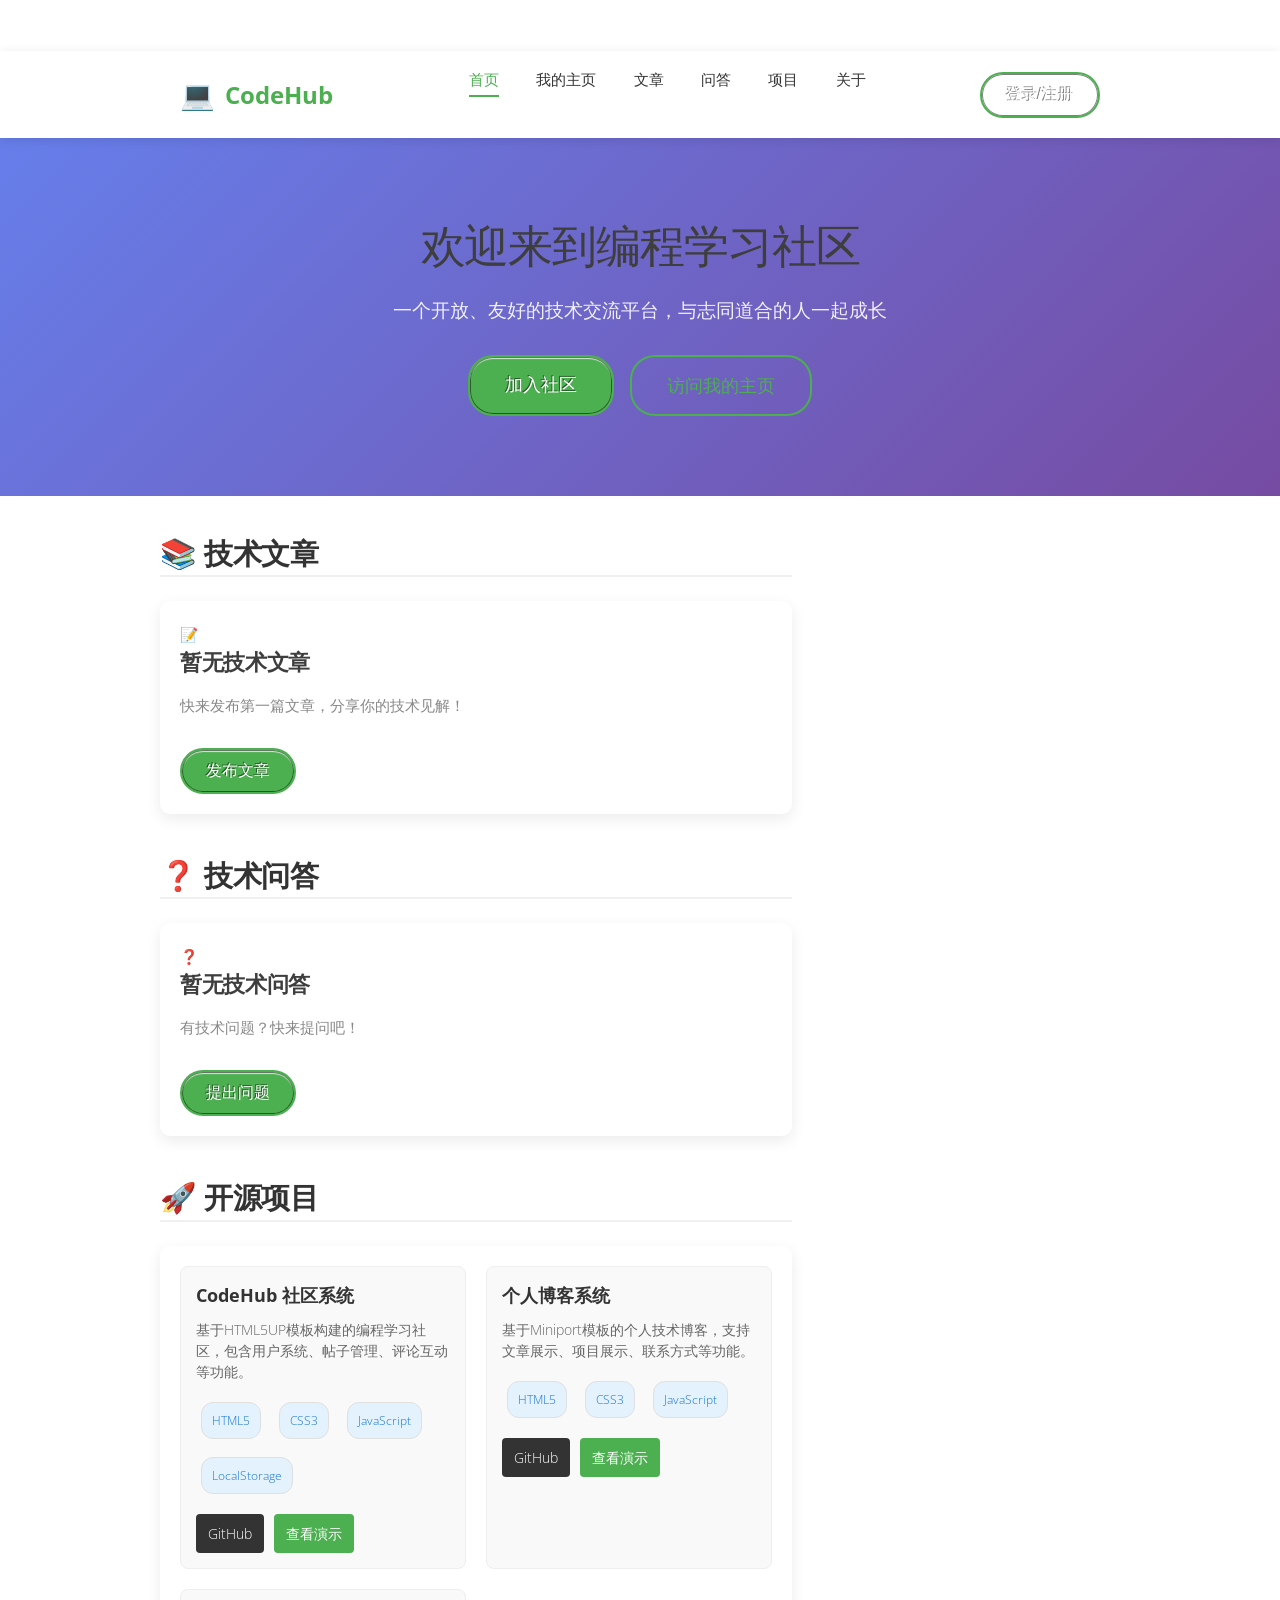
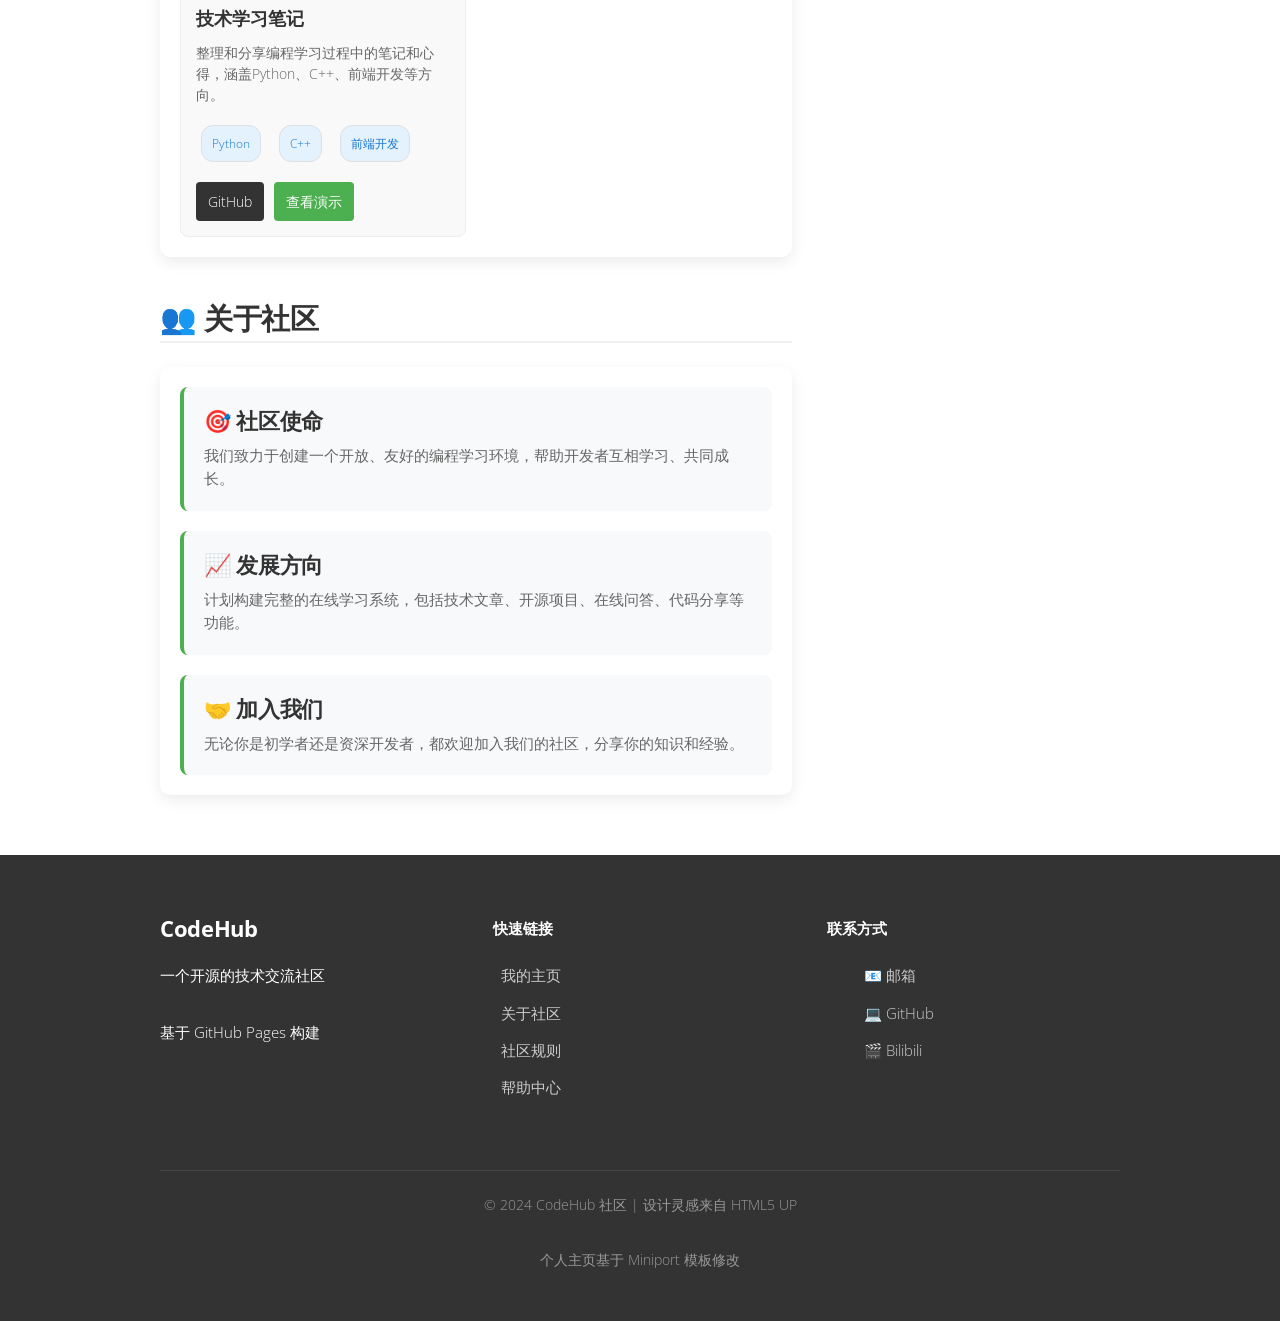
==== index.html @ e14456cb "Update index.html" ====
<!DOCTYPE html>
<html lang="zh-CN">
<head>
    <meta charset="UTF-8">
    <meta name="viewport" content="width=device-width, initial-scale=1.0">
    <title>技术社区 | 编程学习交流平台</title>
    <meta name="description" content="一个开放的编程学习社区，分享技术、交流经验、共同成长">
    <meta name="keywords" content="编程社区,技术交流,学习平台,编程学习,开源社区">
    <link rel="stylesheet" href="assets/css/main.css">
    <link rel="stylesheet" href="assets/css/community.css">
    <link rel="icon" type="image/x-icon" href="images/favicon.ico">
</head>
<body>
    <!-- 社区导航栏 -->
    <nav class="community-nav">
        <div class="container">
            <a href="index.html" class="logo">
                <span class="logo-icon">💻</span>
                <span class="logo-text">CodeHub</span>
            </a>
            <ul class="nav-links">
                <li><a href="index.html" class="active">首页</a></li>
                <li><a href="personal.html">我的主页</a></li>  <!-- 链接到你的个人页面 -->
                <li><a href="#articles">文章</a></li>
                <li><a href="#questions">问答</a></li>
                <li><a href="#projects">项目</a></li>
                <li><a href="#about">关于</a></li>
            </ul>
            <div class="nav-actions">
                <button class="btn btn-outline" onclick="CommunitySystem.showAuthModal()">登录/注册</button>
            </div>
        </div>
    </nav>

        <!-- 社区英雄区 -->
    <section class="community-hero">
        <div class="container">
            <div class="hero-content">
                <h1>欢迎来到编程学习社区</h1>
                <p class="hero-subtitle">一个开放、友好的技术交流平台，与志同道合的人一起成长</p>
                
                <!-- 移除统计数据区域 -->
                <!-- 
                <div class="hero-stats">
                    <div class="stat">
                        <strong id="totalMembers">1,234</strong>
                        <span>社区成员</span>
                    </div>
                    <div class="stat">
                        <strong id="totalPosts">5,678</strong>
                        <span>技术文章</span>
                    </div>
                    <div class="stat">
                        <strong id="activeToday">89</strong>
                        <span>今日活跃</span>
                    </div>
                </div>
                -->
                
                <div class="hero-actions">
                    <button class="btn btn-primary btn-large" onclick="CommunitySystem.showAuthModal('register')">
                        加入社区
                    </button>
                    <a href="personal.html" class="btn btn-outline btn-large">
                        访问我的主页
                    </a>
                </div>
            </div>
        </div>
    </section>

    <!-- 社区内容区 -->
<main class="container">
    <div class="row">
        <!-- 左侧：热门内容 -->
        <div class="col-8">
            <!-- 文章区域 -->
            <section id="articles" class="community-section">
                <h2>📚 技术文章</h2>
                <div class="posts-container" id="articlesContainer">
                    <!-- 文章列表动态加载 -->
                </div>
            </section>
            
            <!-- 问答区域 -->
            <section id="questions" class="community-section">
                <h2>❓ 技术问答</h2>
                <div class="posts-container" id="questionsContainer">
                    <!-- 问答列表动态加载 -->
                </div>
            </section>
            
            <!-- 项目区域 -->
            <section id="projects" class="community-section">
                <h2>🚀 开源项目</h2>
                <div class="projects-container" id="projectsContainer">
                    <!-- 项目列表动态加载 -->
                </div>
            </section>
            
            <!-- 关于区域 -->
            <section id="about" class="community-section">
                <h2>👥 关于社区</h2>
                <div class="about-content">
                    <div class="about-card">
                        <h3>🎯 社区使命</h3>
                        <p>我们致力于创建一个开放、友好的编程学习环境，帮助开发者互相学习、共同成长。</p>
                    </div>
                    <div class="about-card">
                        <h3>📈 发展方向</h3>
                        <p>计划构建完整的在线学习系统，包括技术文章、开源项目、在线问答、代码分享等功能。</p>
                    </div>
                    <div class="about-card">
                        <h3>🤝 加入我们</h3>
                        <p>无论你是初学者还是资深开发者，都欢迎加入我们的社区，分享你的知识和经验。</p>
                    </div>
                </div>
            </section>
        </div>
        
        <!-- 右侧：社区信息 -->
        <div class="col-4">
            <!-- 保留原有的侧边栏内容 -->
        </div>
    </div>
</main>

    <!-- 页脚 -->
    <footer class="community-footer">
        <div class="container">
            <div class="footer-content">
                <div class="footer-section">
                    <h3>CodeHub</h3>
                    <p>一个开源的技术交流社区</p>
                    <p>基于 GitHub Pages 构建</p>
                </div>
                <div class="footer-section">
                    <h4>快速链接</h4>
                    <ul>
                        <li><a href="personal.html">我的主页</a></li>
                        <li><a href="#about">关于社区</a></li>
                        <li><a href="#rules">社区规则</a></li>
                        <li><a href="#help">帮助中心</a></li>
                    </ul>
                </div>
                <div class="footer-section">
                    <h4>联系方式</h4>
                    <ul class="contact-links">
                        <li><a href="mailto:13897934732@163.com">📧 邮箱</a></li>
                        <li><a href="https://github.com/qwa0303">💻 GitHub</a></li>
                        <li><a href="https://space.bilibili.com/齐予安">🎬 Bilibili</a></li>
                    </ul>
                </div>
            </div>
            <div class="footer-bottom">
                <p>&copy; 2024 CodeHub 社区 | 设计灵感来自 HTML5 UP</p>
                <p>个人主页基于 Miniport 模板修改</p>
            </div>
        </div>
    </footer>

    <!-- 模态框（登录/注册） -->
    <div class="modal" id="authModal">
        <div class="modal-content">
            <!-- 动态加载登录/注册表单 -->
        </div>
    </div>

    <!-- 脚本 -->
    <script src="assets/js/community.js"></script>
    <script>
        // 页面加载时初始化社区
        document.addEventListener('DOMContentLoaded', function() {
            CommunitySystem.init();
            
            // 更新统计数据
            CommunitySystem.updateStats();
            
            // 加载热门内容
            CommunitySystem.loadHotPosts();
            CommunitySystem.loadNewArticles();
            
            // 更新特别推荐
            document.querySelector('.featured-user a').href = 'personal.html';
        });
    </script>
</body>
</html>
---- assets/css/main.css ----
@import url("https://fonts.googleapis.com/css?family=Open+Sans:300,300italic,600,600italic,700");
@import url("fontawesome-all.min.css");

/*
	Miniport by HTML5 UP
	html5up.net | @ajlkn
	Free for personal and commercial use under the CCA 3.0 license (html5up.net/license)
*/

html, body, div, span, applet, object,
iframe, h1, h2, h3, h4, h5, h6, p, blockquote,
pre, a, abbr, acronym, address, big, cite,
code, del, dfn, em, img, ins, kbd, q, s, samp,
small, strike, strong, sub, sup, tt, var, b,
u, i, center, dl, dt, dd, ol, ul, li, fieldset,
form, label, legend, table, caption, tbody,
tfoot, thead, tr, th, td, article, aside,
canvas, details, embed, figure, figcaption,
footer, header, hgroup, menu, nav, output, ruby,
section, summary, time, mark, audio, video {
	margin: 0;
	padding: 0;
	border: 0;
	font-size: 100%;
	font: inherit;
	vertical-align: baseline;}

article, aside, details, figcaption, figure,
footer, header, hgroup, menu, nav, section {
	display: block;}

body {
	line-height: 1;
}

ol, ul {
	list-style: none;
}

blockquote, q {
	quotes: none;
}

	blockquote:before, blockquote:after, q:before, q:after {
		content: '';
		content: none;
	}

table {
	border-collapse: collapse;
	border-spacing: 0;
}

body {
	-webkit-text-size-adjust: none;
}

mark {
	background-color: transparent;
	color: inherit;
}

input::-moz-focus-inner {
	border: 0;
	padding: 0;
}

input, select, textarea {
	-moz-appearance: none;
	-webkit-appearance: none;
	-ms-appearance: none;
	appearance: none;
}

/* Basic */

	html {
		box-sizing: border-box;
	}

	*, *:before, *:after {
		box-sizing: inherit;
	}

	body {
		padding-top: 3.5em;
	}

		body.is-preload *, body.is-preload *:before, body.is-preload *:after {
			-moz-animation: none !important;
			-webkit-animation: none !important;
			-ms-animation: none !important;
			animation: none !important;
			-moz-transition: none !important;
			-webkit-transition: none !important;
			-ms-transition: none !important;
			transition: none !important;
		}

	body, input, textarea, select {
		font-family: 'Open Sans', sans-serif;
		line-height: 1.85em;
		color: #888;
		font-weight: 300;
		font-size: 13pt;
	}

	a {
		-moz-transition: color .2s ease-in-out;
		-webkit-transition: color .2s ease-in-out;
		-ms-transition: color .2s ease-in-out;
		transition: color .2s ease-in-out;
		color: #43B3E0;
		text-decoration: underline;
	}

		a:hover {
			color: #43bff0 !important;
		}

		a img {
			border: 0;
		}

	b, strong {
		font-weight: 600;
		color: #3e3e3e;
	}

	i, em {
		font-style: italic;
	}

	sub {
		position: relative;
		top: 0.5em;
		font-size: 0.8em;
	}

	sup {
		position: relative;
		top: -0.5em;
		font-size: 0.8em;
	}

	blockquote {
		border-left: solid 0.75em #eee;
		padding: 1em 0 1em 1.5em;
		font-style: italic;
	}

	h1, h2, h3, h4, h5, h6 {
		color: #3e3e3e;
		margin: 0 0 0.75em 0;
	}

	h1 a, h2 a, h3 a, h4 a, h5 a, h6 a {
		text-decoration: none;
		color: inherit;
	}

	h2, h3, h4, h5, h6 {
		font-weight: 700;
	}

	h1 {
		font-size: 3.25em;
		letter-spacing: -0.025em;
		font-weight: 300;
	}

		h1 strong {
			font-weight: 700;
		}

	h2 {
		font-size: 2em;
		letter-spacing: -0.015em;
	}

	h3 {
		font-size: 1.5em;
		letter-spacing: -0.015em;
	}

	em, i {
		font-style: italic;
	}

	br.clear {
		clear: both;
	}

	hr {
		border: 0;
		border-top: solid 1px #444;
		border-top-color: rgba(0, 0, 0, 0.35);
		box-shadow: 0px 1px 0px 0px rgba(255, 255, 255, 0.1);
		height: 1px;
		margin: 3em 0;
	}

	p, ul, ol, dl, table {
		margin-bottom: 2em;
	}

	header {
		margin: 0 0 3em 0;
	}

		header > p {
			font-size: 1.25em;
			margin: 0;
		}

	footer {
		margin: 3em 0 0 0;
	}

		footer > p {
			font-size: 1.25em;
		}

/* Container */

	.container {
		margin: 0 auto;
		max-width: calc(100% - 50px);
		width: 1200px;
	}

		.container.medium {
			width: 900px;
		}

		@media screen and (max-width: 1680px) {

			.container {
				width: 1200px;
			}

				.container.medium {
					width: 900px;
				}

		}

		@media screen and (max-width: 1280px) {

			.container {
				width: 960px;
			}

				.container.medium {
					width: 720px;
				}

		}

		@media screen and (max-width: 980px) {

			.container {
				width: 100%;
			}

				.container.medium {
					width: 75%;
				}

		}

		@media screen and (max-width: 736px) {

			.container {
				width: 100%;
				max-width: calc(100% - 30px);
			}

				.container.medium {
					width: 100%;
				}

		}

/* Row */

	.row {
		display: flex;
		flex-wrap: wrap;
		box-sizing: border-box;
		align-items: stretch;
	}

		.row > * {
			box-sizing: border-box;
		}

		.row.gtr-uniform > * > :last-child {
			margin-bottom: 0;
		}

		.row.aln-left {
			justify-content: flex-start;
		}

		.row.aln-center {
			justify-content: center;
		}

		.row.aln-right {
			justify-content: flex-end;
		}

		.row.aln-top {
			align-items: flex-start;
		}

		.row.aln-middle {
			align-items: center;
		}

		.row.aln-bottom {
			align-items: flex-end;
		}

		.row > .imp {
			order: -1;
		}

		.row > .col-1 {
			width: 8.33333%;
		}

		.row > .off-1 {
			margin-left: 8.33333%;
		}

		.row > .col-2 {
			width: 16.66667%;
		}

		.row > .off-2 {
			margin-left: 16.66667%;
		}

		.row > .col-3 {
			width: 25%;
		}

		.row > .off-3 {
			margin-left: 25%;
		}

		.row > .col-4 {
			width: 33.33333%;
		}

		.row > .off-4 {
			margin-left: 33.33333%;
		}

		.row > .col-5 {
			width: 41.66667%;
		}

		.row > .off-5 {
			margin-left: 41.66667%;
		}

		.row > .col-6 {
			width: 50%;
		}

		.row > .off-6 {
			margin-left: 50%;
		}

		.row > .col-7 {
			width: 58.33333%;
		}

		.row > .off-7 {
			margin-left: 58.33333%;
		}

		.row > .col-8 {
			width: 66.66667%;
		}

		.row > .off-8 {
			margin-left: 66.66667%;
		}

		.row > .col-9 {
			width: 75%;
		}

		.row > .off-9 {
			margin-left: 75%;
		}

		.row > .col-10 {
			width: 83.33333%;
		}

		.row > .off-10 {
			margin-left: 83.33333%;
		}

		.row > .col-11 {
			width: 91.66667%;
		}

		.row > .off-11 {
			margin-left: 91.66667%;
		}

		.row > .col-12 {
			width: 100%;
		}

		.row > .off-12 {
			margin-left: 100%;
		}

		.row.gtr-0 {
			margin-top: 0px;
			margin-left: 0px;
		}

			.row.gtr-0 > * {
				padding: 0px 0 0 0px;
			}

			.row.gtr-0.gtr-uniform {
				margin-top: 0px;
			}

				.row.gtr-0.gtr-uniform > * {
					padding-top: 0px;
				}

		.row.gtr-25 {
			margin-top: -6.25px;
			margin-left: -6.25px;
		}

			.row.gtr-25 > * {
				padding: 6.25px 0 0 6.25px;
			}

			.row.gtr-25.gtr-uniform {
				margin-top: -6.25px;
			}

				.row.gtr-25.gtr-uniform > * {
					padding-top: 6.25px;
				}

		.row.gtr-50 {
			margin-top: -12.5px;
			margin-left: -12.5px;
		}

			.row.gtr-50 > * {
				padding: 12.5px 0 0 12.5px;
			}

			.row.gtr-50.gtr-uniform {
				margin-top: -12.5px;
			}

				.row.gtr-50.gtr-uniform > * {
					padding-top: 12.5px;
				}

		.row {
			margin-top: -25px;
			margin-left: -25px;
		}

			.row > * {
				padding: 25px 0 0 25px;
			}

			.row.gtr-uniform {
				margin-top: -25px;
			}

				.row.gtr-uniform > * {
					padding-top: 25px;
				}

		.row.gtr-150 {
			margin-top: -37.5px;
			margin-left: -37.5px;
		}

			.row.gtr-150 > * {
				padding: 37.5px 0 0 37.5px;
			}

			.row.gtr-150.gtr-uniform {
				margin-top: -37.5px;
			}

				.row.gtr-150.gtr-uniform > * {
					padding-top: 37.5px;
				}

		.row.gtr-200 {
			margin-top: -50px;
			margin-left: -50px;
		}

			.row.gtr-200 > * {
				padding: 50px 0 0 50px;
			}

			.row.gtr-200.gtr-uniform {
				margin-top: -50px;
			}

				.row.gtr-200.gtr-uniform > * {
					padding-top: 50px;
				}

		@media screen and (max-width: 1680px) {

			.row {
				display: flex;
				flex-wrap: wrap;
				box-sizing: border-box;
				align-items: stretch;
			}

				.row > * {
					box-sizing: border-box;
				}

				.row.gtr-uniform > * > :last-child {
					margin-bottom: 0;
				}

				.row.aln-left {
					justify-content: flex-start;
				}

				.row.aln-center {
					justify-content: center;
				}

				.row.aln-right {
					justify-content: flex-end;
				}

				.row.aln-top {
					align-items: flex-start;
				}

				.row.aln-middle {
					align-items: center;
				}

				.row.aln-bottom {
					align-items: flex-end;
				}

				.row > .imp-xlarge {
					order: -1;
				}

				.row > .col-1-xlarge {
					width: 8.33333%;
				}

				.row > .off-1-xlarge {
					margin-left: 8.33333%;
				}

				.row > .col-2-xlarge {
					width: 16.66667%;
				}

				.row > .off-2-xlarge {
					margin-left: 16.66667%;
				}

				.row > .col-3-xlarge {
					width: 25%;
				}

				.row > .off-3-xlarge {
					margin-left: 25%;
				}

				.row > .col-4-xlarge {
					width: 33.33333%;
				}

				.row > .off-4-xlarge {
					margin-left: 33.33333%;
				}

				.row > .col-5-xlarge {
					width: 41.66667%;
				}

				.row > .off-5-xlarge {
					margin-left: 41.66667%;
				}

				.row > .col-6-xlarge {
					width: 50%;
				}

				.row > .off-6-xlarge {
					margin-left: 50%;
				}

				.row > .col-7-xlarge {
					width: 58.33333%;
				}

				.row > .off-7-xlarge {
					margin-left: 58.33333%;
				}

				.row > .col-8-xlarge {
					width: 66.66667%;
				}

				.row > .off-8-xlarge {
					margin-left: 66.66667%;
				}

				.row > .col-9-xlarge {
					width: 75%;
				}

				.row > .off-9-xlarge {
					margin-left: 75%;
				}

				.row > .col-10-xlarge {
					width: 83.33333%;
				}

				.row > .off-10-xlarge {
					margin-left: 83.33333%;
				}

				.row > .col-11-xlarge {
					width: 91.66667%;
				}

				.row > .off-11-xlarge {
					margin-left: 91.66667%;
				}

				.row > .col-12-xlarge {
					width: 100%;
				}

				.row > .off-12-xlarge {
					margin-left: 100%;
				}

				.row.gtr-0 {
					margin-top: 0px;
					margin-left: 0px;
				}

					.row.gtr-0 > * {
						padding: 0px 0 0 0px;
					}

					.row.gtr-0.gtr-uniform {
						margin-top: 0px;
					}

						.row.gtr-0.gtr-uniform > * {
							padding-top: 0px;
						}

				.row.gtr-25 {
					margin-top: -6.25px;
					margin-left: -6.25px;
				}

					.row.gtr-25 > * {
						padding: 6.25px 0 0 6.25px;
					}

					.row.gtr-25.gtr-uniform {
						margin-top: -6.25px;
					}

						.row.gtr-25.gtr-uniform > * {
							padding-top: 6.25px;
						}

				.row.gtr-50 {
					margin-top: -12.5px;
					margin-left: -12.5px;
				}

					.row.gtr-50 > * {
						padding: 12.5px 0 0 12.5px;
					}

					.row.gtr-50.gtr-uniform {
						margin-top: -12.5px;
					}

						.row.gtr-50.gtr-uniform > * {
							padding-top: 12.5px;
						}

				.row {
					margin-top: -25px;
					margin-left: -25px;
				}

					.row > * {
						padding: 25px 0 0 25px;
					}

					.row.gtr-uniform {
						margin-top: -25px;
					}

						.row.gtr-uniform > * {
							padding-top: 25px;
						}

				.row.gtr-150 {
					margin-top: -37.5px;
					margin-left: -37.5px;
				}

					.row.gtr-150 > * {
						padding: 37.5px 0 0 37.5px;
					}

					.row.gtr-150.gtr-uniform {
						margin-top: -37.5px;
					}

						.row.gtr-150.gtr-uniform > * {
							padding-top: 37.5px;
						}

				.row.gtr-200 {
					margin-top: -50px;
					margin-left: -50px;
				}

					.row.gtr-200 > * {
						padding: 50px 0 0 50px;
					}

					.row.gtr-200.gtr-uniform {
						margin-top: -50px;
					}

						.row.gtr-200.gtr-uniform > * {
							padding-top: 50px;
						}

		}

		@media screen and (max-width: 1280px) {

			.row {
				display: flex;
				flex-wrap: wrap;
				box-sizing: border-box;
				align-items: stretch;
			}

				.row > * {
					box-sizing: border-box;
				}

				.row.gtr-uniform > * > :last-child {
					margin-bottom: 0;
				}

				.row.aln-left {
					justify-content: flex-start;
				}

				.row.aln-center {
					justify-content: center;
				}

				.row.aln-right {
					justify-content: flex-end;
				}

				.row.aln-top {
					align-items: flex-start;
				}

				.row.aln-middle {
					align-items: center;
				}

				.row.aln-bottom {
					align-items: flex-end;
				}

				.row > .imp-large {
					order: -1;
				}

				.row > .col-1-large {
					width: 8.33333%;
				}

				.row > .off-1-large {
					margin-left: 8.33333%;
				}

				.row > .col-2-large {
					width: 16.66667%;
				}

				.row > .off-2-large {
					margin-left: 16.66667%;
				}

				.row > .col-3-large {
					width: 25%;
				}

				.row > .off-3-large {
					margin-left: 25%;
				}

				.row > .col-4-large {
					width: 33.33333%;
				}

				.row > .off-4-large {
					margin-left: 33.33333%;
				}

				.row > .col-5-large {
					width: 41.66667%;
				}

				.row > .off-5-large {
					margin-left: 41.66667%;
				}

				.row > .col-6-large {
					width: 50%;
				}

				.row > .off-6-large {
					margin-left: 50%;
				}

				.row > .col-7-large {
					width: 58.33333%;
				}

				.row > .off-7-large {
					margin-left: 58.33333%;
				}

				.row > .col-8-large {
					width: 66.66667%;
				}

				.row > .off-8-large {
					margin-left: 66.66667%;
				}

				.row > .col-9-large {
					width: 75%;
				}

				.row > .off-9-large {
					margin-left: 75%;
				}

				.row > .col-10-large {
					width: 83.33333%;
				}

				.row > .off-10-large {
					margin-left: 83.33333%;
				}

				.row > .col-11-large {
					width: 91.66667%;
				}

				.row > .off-11-large {
					margin-left: 91.66667%;
				}

				.row > .col-12-large {
					width: 100%;
				}

				.row > .off-12-large {
					margin-left: 100%;
				}

				.row.gtr-0 {
					margin-top: 0px;
					margin-left: 0px;
				}

					.row.gtr-0 > * {
						padding: 0px 0 0 0px;
					}

					.row.gtr-0.gtr-uniform {
						margin-top: 0px;
					}

						.row.gtr-0.gtr-uniform > * {
							padding-top: 0px;
						}

				.row.gtr-25 {
					margin-top: -6.25px;
					margin-left: -6.25px;
				}

					.row.gtr-25 > * {
						padding: 6.25px 0 0 6.25px;
					}

					.row.gtr-25.gtr-uniform {
						margin-top: -6.25px;
					}

						.row.gtr-25.gtr-uniform > * {
							padding-top: 6.25px;
						}

				.row.gtr-50 {
					margin-top: -12.5px;
					margin-left: -12.5px;
				}

					.row.gtr-50 > * {
						padding: 12.5px 0 0 12.5px;
					}

					.row.gtr-50.gtr-uniform {
						margin-top: -12.5px;
					}

						.row.gtr-50.gtr-uniform > * {
							padding-top: 12.5px;
						}

				.row {
					margin-top: -25px;
					margin-left: -25px;
				}

					.row > * {
						padding: 25px 0 0 25px;
					}

					.row.gtr-uniform {
						margin-top: -25px;
					}

						.row.gtr-uniform > * {
							padding-top: 25px;
						}

				.row.gtr-150 {
					margin-top: -37.5px;
					margin-left: -37.5px;
				}

					.row.gtr-150 > * {
						padding: 37.5px 0 0 37.5px;
					}

					.row.gtr-150.gtr-uniform {
						margin-top: -37.5px;
					}

						.row.gtr-150.gtr-uniform > * {
							padding-top: 37.5px;
						}

				.row.gtr-200 {
					margin-top: -50px;
					margin-left: -50px;
				}

					.row.gtr-200 > * {
						padding: 50px 0 0 50px;
					}

					.row.gtr-200.gtr-uniform {
						margin-top: -50px;
					}

						.row.gtr-200.gtr-uniform > * {
							padding-top: 50px;
						}

		}

		@media screen and (max-width: 980px) {

			.row {
				display: flex;
				flex-wrap: wrap;
				box-sizing: border-box;
				align-items: stretch;
			}

				.row > * {
					box-sizing: border-box;
				}

				.row.gtr-uniform > * > :last-child {
					margin-bottom: 0;
				}

				.row.aln-left {
					justify-content: flex-start;
				}

				.row.aln-center {
					justify-content: center;
				}

				.row.aln-right {
					justify-content: flex-end;
				}

				.row.aln-top {
					align-items: flex-start;
				}

				.row.aln-middle {
					align-items: center;
				}

				.row.aln-bottom {
					align-items: flex-end;
				}

				.row > .imp-medium {
					order: -1;
				}

				.row > .col-1-medium {
					width: 8.33333%;
				}

				.row > .off-1-medium {
					margin-left: 8.33333%;
				}

				.row > .col-2-medium {
					width: 16.66667%;
				}

				.row > .off-2-medium {
					margin-left: 16.66667%;
				}

				.row > .col-3-medium {
					width: 25%;
				}

				.row > .off-3-medium {
					margin-left: 25%;
				}

				.row > .col-4-medium {
					width: 33.33333%;
				}

				.row > .off-4-medium {
					margin-left: 33.33333%;
				}

				.row > .col-5-medium {
					width: 41.66667%;
				}

				.row > .off-5-medium {
					margin-left: 41.66667%;
				}

				.row > .col-6-medium {
					width: 50%;
				}

				.row > .off-6-medium {
					margin-left: 50%;
				}

				.row > .col-7-medium {
					width: 58.33333%;
				}

				.row > .off-7-medium {
					margin-left: 58.33333%;
				}

				.row > .col-8-medium {
					width: 66.66667%;
				}

				.row > .off-8-medium {
					margin-left: 66.66667%;
				}

				.row > .col-9-medium {
					width: 75%;
				}

				.row > .off-9-medium {
					margin-left: 75%;
				}

				.row > .col-10-medium {
					width: 83.33333%;
				}

				.row > .off-10-medium {
					margin-left: 83.33333%;
				}

				.row > .col-11-medium {
					width: 91.66667%;
				}

				.row > .off-11-medium {
					margin-left: 91.66667%;
				}

				.row > .col-12-medium {
					width: 100%;
				}

				.row > .off-12-medium {
					margin-left: 100%;
				}

				.row.gtr-0 {
					margin-top: 0px;
					margin-left: 0px;
				}

					.row.gtr-0 > * {
						padding: 0px 0 0 0px;
					}

					.row.gtr-0.gtr-uniform {
						margin-top: 0px;
					}

						.row.gtr-0.gtr-uniform > * {
							padding-top: 0px;
						}

				.row.gtr-25 {
					margin-top: -6.25px;
					margin-left: -6.25px;
				}

					.row.gtr-25 > * {
						padding: 6.25px 0 0 6.25px;
					}

					.row.gtr-25.gtr-uniform {
						margin-top: -6.25px;
					}

						.row.gtr-25.gtr-uniform > * {
							padding-top: 6.25px;
						}

				.row.gtr-50 {
					margin-top: -12.5px;
					margin-left: -12.5px;
				}

					.row.gtr-50 > * {
						padding: 12.5px 0 0 12.5px;
					}

					.row.gtr-50.gtr-uniform {
						margin-top: -12.5px;
					}

						.row.gtr-50.gtr-uniform > * {
							padding-top: 12.5px;
						}

				.row {
					margin-top: -25px;
					margin-left: -25px;
				}

					.row > * {
						padding: 25px 0 0 25px;
					}

					.row.gtr-uniform {
						margin-top: -25px;
					}

						.row.gtr-uniform > * {
							padding-top: 25px;
						}

				.row.gtr-150 {
					margin-top: -37.5px;
					margin-left: -37.5px;
				}

					.row.gtr-150 > * {
						padding: 37.5px 0 0 37.5px;
					}

					.row.gtr-150.gtr-uniform {
						margin-top: -37.5px;
					}

						.row.gtr-150.gtr-uniform > * {
							padding-top: 37.5px;
						}

				.row.gtr-200 {
					margin-top: -50px;
					margin-left: -50px;
				}

					.row.gtr-200 > * {
						padding: 50px 0 0 50px;
					}

					.row.gtr-200.gtr-uniform {
						margin-top: -50px;
					}

						.row.gtr-200.gtr-uniform > * {
							padding-top: 50px;
						}

		}

		@media screen and (max-width: 736px) {

			.row {
				display: flex;
				flex-wrap: wrap;
				box-sizing: border-box;
				align-items: stretch;
			}

				.row > * {
					box-sizing: border-box;
				}

				.row.gtr-uniform > * > :last-child {
					margin-bottom: 0;
				}

				.row.aln-left {
					justify-content: flex-start;
				}

				.row.aln-center {
					justify-content: center;
				}

				.row.aln-right {
					justify-content: flex-end;
				}

				.row.aln-top {
					align-items: flex-start;
				}

				.row.aln-middle {
					align-items: center;
				}

				.row.aln-bottom {
					align-items: flex-end;
				}

				.row > .imp-small {
					order: -1;
				}

				.row > .col-1-small {
					width: 8.33333%;
				}

				.row > .off-1-small {
					margin-left: 8.33333%;
				}

				.row > .col-2-small {
					width: 16.66667%;
				}

				.row > .off-2-small {
					margin-left: 16.66667%;
				}

				.row > .col-3-small {
					width: 25%;
				}

				.row > .off-3-small {
					margin-left: 25%;
				}

				.row > .col-4-small {
					width: 33.33333%;
				}

				.row > .off-4-small {
					margin-left: 33.33333%;
				}

				.row > .col-5-small {
					width: 41.66667%;
				}

				.row > .off-5-small {
					margin-left: 41.66667%;
				}

				.row > .col-6-small {
					width: 50%;
				}

				.row > .off-6-small {
					margin-left: 50%;
				}

				.row > .col-7-small {
					width: 58.33333%;
				}

				.row > .off-7-small {
					margin-left: 58.33333%;
				}

				.row > .col-8-small {
					width: 66.66667%;
				}

				.row > .off-8-small {
					margin-left: 66.66667%;
				}

				.row > .col-9-small {
					width: 75%;
				}

				.row > .off-9-small {
					margin-left: 75%;
				}

				.row > .col-10-small {
					width: 83.33333%;
				}

				.row > .off-10-small {
					margin-left: 83.33333%;
				}

				.row > .col-11-small {
					width: 91.66667%;
				}

				.row > .off-11-small {
					margin-left: 91.66667%;
				}

				.row > .col-12-small {
					width: 100%;
				}

				.row > .off-12-small {
					margin-left: 100%;
				}

				.row.gtr-0 {
					margin-top: 0px;
					margin-left: 0px;
				}

					.row.gtr-0 > * {
						padding: 0px 0 0 0px;
					}

					.row.gtr-0.gtr-uniform {
						margin-top: 0px;
					}

						.row.gtr-0.gtr-uniform > * {
							padding-top: 0px;
						}

				.row.gtr-25 {
					margin-top: -3.75px;
					margin-left: -3.75px;
				}

					.row.gtr-25 > * {
						padding: 3.75px 0 0 3.75px;
					}

					.row.gtr-25.gtr-uniform {
						margin-top: -3.75px;
					}

						.row.gtr-25.gtr-uniform > * {
							padding-top: 3.75px;
						}

				.row.gtr-50 {
					margin-top: -7.5px;
					margin-left: -7.5px;
				}

					.row.gtr-50 > * {
						padding: 7.5px 0 0 7.5px;
					}

					.row.gtr-50.gtr-uniform {
						margin-top: -7.5px;
					}

						.row.gtr-50.gtr-uniform > * {
							padding-top: 7.5px;
						}

				.row {
					margin-top: -15px;
					margin-left: -15px;
				}

					.row > * {
						padding: 15px 0 0 15px;
					}

					.row.gtr-uniform {
						margin-top: -15px;
					}

						.row.gtr-uniform > * {
							padding-top: 15px;
						}

				.row.gtr-150 {
					margin-top: -22.5px;
					margin-left: -22.5px;
				}

					.row.gtr-150 > * {
						padding: 22.5px 0 0 22.5px;
					}

					.row.gtr-150.gtr-uniform {
						margin-top: -22.5px;
					}

						.row.gtr-150.gtr-uniform > * {
							padding-top: 22.5px;
						}

				.row.gtr-200 {
					margin-top: -30px;
					margin-left: -30px;
				}

					.row.gtr-200 > * {
						padding: 30px 0 0 30px;
					}

					.row.gtr-200.gtr-uniform {
						margin-top: -30px;
					}

						.row.gtr-200.gtr-uniform > * {
							padding-top: 30px;
						}

		}

/* Form */

	form label {
		color: #3e3e3e;
		font-weight: 700;
		display: block;
		margin: 0 0 0.5em 0;
	}

	form input[type=text],
	form input[type=email],
	form input[type=password],
	form select,
	form textarea {
		-moz-transition: background .2s ease-in-out, box-shadow .2s ease-in-out;
		-webkit-transition: background .2s ease-in-out, box-shadow .2s ease-in-out;
		-ms-transition: background .2s ease-in-out, box-shadow .2s ease-in-out;
		transition: background .2s ease-in-out, box-shadow .2s ease-in-out;
		-webkit-appearance: none;
		display: block;
		border: 0;
		padding: 0.75em;
		font-size: 1em;
		border-radius: 8px;
		border: solid 1px #ddd;
		background: #fff;
		color: #bbb;
		box-shadow: inset 0px 2px 3px 1px rgba(0, 0, 0, 0.05), 0px 1px 0px 0px rgba(255, 255, 255, 0.025);
		width: 100%;
	}

		form input[type=text]:focus,
		form input[type=email]:focus,
		form input[type=password]:focus,
		form select:focus,
		form textarea:focus {
			background: #fafafa;
			box-shadow: inset 0px 2px 5px 0px rgba(0, 0, 0, 0.05), 0px 1px 0px 0px rgba(255, 255, 255, 0.025), inset 0px 0px 2px 1px #43bff0;
		}

	form textarea {
		height: 15em;
	}

	form .actions:last-child {
		margin-bottom: 0;
	}

	form ::-webkit-input-placeholder {
		color: #555 !important;
	}

	form :-moz-placeholder {
		color: #555 !important;
	}

	form ::-moz-placeholder {
		color: #555 !important;
	}

	form :-ms-input-placeholder {
		color: #555 !important;
	}

	form ::-moz-focus-inner {
		border: 0;
	}

/* Tables */

	table {
		width: 100%;
	}

		table.default {
			width: 100%;
		}

			table.default tr {
				border-top: solid 1px #eee;
			}

				table.default tr:first-child {
					border-top: 0;
				}

			table.default td {
				padding: 0.5em 1em 0.5em 1em;
			}

			table.default th {
				text-align: left;
				padding: 0.5em 1em 0.5em 1em;
				font-weight: 600;
				margin: 0 0 1em 0;
			}

			table.default thead {
				background: #4f4f4f;
				color: #fff;
			}

/* Section/Article */

	section, article {
		margin-bottom: 3em;
	}

	section > :last-child,
	article > :last-child,
	section:last-child,
	article:last-child {
		margin-bottom: 0;
	}

/* Image */

	.image {
		display: inline-block;
		position: relative;
	}

		.image img {
			display: block;
			width: 100%;
		}

		.image.fit {
			display: block;
			width: 100%;
		}

		.image.featured {
			display: block;
			width: 100%;
			margin: 0 0 2em 0;
		}

		.image.left {
			float: left;
			margin: 0 2em 2em 0;
		}

		.image.centered {
			display: block;
			margin: 0 0 2em 0;
		}

			.image.centered img {
				margin: 0 auto;
				width: auto;
			}

/* Button */

	input[type="button"],
	input[type="submit"],
	input[type="reset"],
	button,
	.button {
		background-image: url("images/bg.png"), -moz-linear-gradient(top, rgba(0, 0, 0, 0), rgba(0, 0, 0, 0.2));
		background-image: url("images/bg.png"), -webkit-linear-gradient(top, rgba(0, 0, 0, 0), rgba(0, 0, 0, 0.2));
		background-image: url("images/bg.png"), -ms-linear-gradient(top, rgba(0, 0, 0, 0), rgba(0, 0, 0, 0.2));
		background-image: url("images/bg.png"), linear-gradient(top, rgba(0, 0, 0, 0), rgba(0, 0, 0, 0.2));
		-moz-transition: background-color .2s ease-in-out;
		-webkit-transition: background-color .2s ease-in-out;
		-ms-transition: background-color .2s ease-in-out;
		transition: background-color .2s ease-in-out;
		-webkit-appearance: none;
		position: relative;
		display: inline-block;
		color: #fff !important;
		text-decoration: none;
		font-weight: 700;
		border: 0;
		outline: 0;
		cursor: pointer;
		border-radius: 8px;
		text-shadow: -1px -1px 0.5px rgba(0, 0, 0, 0.5);
		overflow: hidden;
		box-shadow: inset 0px 0px 0px 1px rgba(0, 0, 0, 0.5), inset 0px 2px 1px 0px rgba(255, 255, 255, 0.75);
		background-color: #43B3E0;
		padding: 1em 2.35em 1em 2.35em;
		font-size: 1.1em;
		max-width: 24em;
	}

		input[type="button"]:hover,
		input[type="submit"]:hover,
		input[type="reset"]:hover,
		button:hover,
		.button:hover {
			background-color: #43bff0;
			color: #fff !important;
		}

		input[type="button"]:active,
		input[type="submit"]:active,
		input[type="reset"]:active,
		button:active,
		.button:active {
			background-color: #3BA8D3;
			top: 1px;
		}

		input[type="button"].large,
		input[type="submit"].large,
		input[type="reset"].large,
		button.large,
		.button.large {
			font-size: 1.5em;
			letter-spacing: -0.025em;
		}

		input[type="button"].alt,
		input[type="submit"].alt,
		input[type="reset"].alt,
		button.alt,
		.button.alt {
			background-color: #444;
			box-shadow: inset 0px 0px 0px 1px #242424, inset 0px 2px 1px 0px rgba(255, 255, 255, 0.2);
		}

			input[type="button"].alt:hover,
			input[type="submit"].alt:hover,
			input[type="reset"].alt:hover,
			button.alt:hover,
			.button.alt:hover {
				background-color: #4f4f4f;
				color: #fff !important;
			}

			input[type="button"].alt:active,
			input[type="submit"].alt:active,
			input[type="reset"].alt:active,
			button.alt:active,
			.button.alt:active {
				background-color: #3f3f3f;
			}

/* List */

	ul {
		list-style: disc;
		padding-left: 1em;
	}

		ul li {
			padding-left: 0.5em;
		}

	ol {
		list-style: decimal;
		padding-left: 1.25em;
	}

		ol li {
			padding-left: 0.25em;
		}

/* Social */

	ul.social {
		cursor: default;
		margin: 0;
		list-style: none;
		padding-left: 0;
	}

		ul.social li {
			position: relative;
			display: inline-block;
			margin: 0.25em;
			top: 0;
			padding-left: 0;
		}

			ul.social li a {
				-moz-transition: top .2s ease-in-out;
				-webkit-transition: top .2s ease-in-out;
				-ms-transition: top .2s ease-in-out;
				transition: top .2s ease-in-out;
				display: block;
				width: 48px;
				height: 48px;
				border-radius: 6px;
				top: 0;
				position: relative;
			}

				ul.social li a:before {
					background-image: url("images/bg.png"), -moz-linear-gradient(top, rgba(0, 0, 0, 0), rgba(0, 0, 0, 0.2));
					background-image: url("images/bg.png"), -webkit-linear-gradient(top, rgba(0, 0, 0, 0), rgba(0, 0, 0, 0.2));
					background-image: url("images/bg.png"), -ms-linear-gradient(top, rgba(0, 0, 0, 0), rgba(0, 0, 0, 0.2));
					background-image: url("images/bg.png"), linear-gradient(top, rgba(0, 0, 0, 0), rgba(0, 0, 0, 0.2));
					-moz-transition: background-color .2s ease-in-out;
					-webkit-transition: background-color .2s ease-in-out;
					-ms-transition: background-color .2s ease-in-out;
					transition: background-color .2s ease-in-out;
					background-color: #444;
					border-radius: 6px;
					box-shadow: inset 0px 0px 0px 1px #282828, inset 0px 2px 1px 0px rgba(255, 255, 255, 0.1);
					color: #2E2E2E !important;
					display: block;
					font-size: 26px;
					height: 48px;
					line-height: 48px;
					text-align: center;
					outline: 0;
					overflow: hidden;
					text-shadow: 1px 1px 0px rgba(255, 255, 255, 0.1);
					width: 48px;
				}

				ul.social li a.fa-twitter {
					background-color: #2DAAE4;
				}

				ul.social li a.fa-facebook-f {
					background-color: #3C5A98;
				}

				ul.social li a.fa-dribbble {
					background-color: #C4376B;
				}

				ul.social li a.fa-linkedin-in {
					background-color: #006599;
				}

				ul.social li a.fa-tumblr {
					background-color: #51718A;
				}

				ul.social li a.fa-google-plus {
					background-color: #DA2713;
				}

				ul.social li a.fa-github {
					background-color: #FAFAFA;
				}

				ul.social li a.fa-rss {
					background-color: #F2600B;
				}

				ul.social li a.fa-instagram {
					background-color: #E0D7C8;
				}

				ul.social li a.fa-foursquare {
					background-color: #39A3D4;
				}

				ul.social li a.fa-skype {
					background-color: #10BEF1;
				}

				ul.social li a.fa-soundcloud {
					background-color: #FE5419;
				}

				ul.social li a.fa-youtube {
					background-color: #BF2E25;
				}

				ul.social li a.fa-blogger {
					background-color: #FF6501;
				}

				ul.social li a.fa-flickr {
					background-color: #0062DB;
				}

				ul.social li a.fa-vimeo {
					background-color: #4C8AB0;
				}

				ul.social li a:hover {
					top: -5px;
				}

					ul.social li a:hover:before {
						background-color: transparent;
					}

/* Actions */

	ul.actions {
		list-style: none;
		padding-left: 0;
	}

		ul.actions li {
			display: inline-block;
			margin: 0 0 0 1em;
			padding-left: 0;
		}

			ul.actions li:first-child {
				margin-left: 0;
			}

/* Box */

	.box {
		background: #fff;
		box-shadow: inset 0px 0px 0px 1px rgba(0, 0, 0, 0.15), 0px 2px 3px 0px rgba(0, 0, 0, 0.1);
		text-align: center;
		padding: 2em;
	}

		.box.style1 {
			padding: 3em 2em 3.5em 2em;
		}

			.box.style1 h3 {
				margin-bottom: 0.5em;
			}

		.box.style2 h3 {
			margin-bottom: 0.25em;
		}

		.box.style2 .image {
			position: relative;
			left: 2em;
			top: 2em;
			margin: -4em 0 4em -4em;
			width: auto;
		}

/* Icons */

	.icon {
		text-decoration: none;
		text-decoration: none;
	}

		.icon:before {
			-moz-osx-font-smoothing: grayscale;
			-webkit-font-smoothing: antialiased;
			display: inline-block;
			font-style: normal;
			font-variant: normal;
			text-rendering: auto;
			line-height: 1;
			text-transform: none !important;
			font-family: 'Font Awesome 5 Free';
			font-weight: 400;
		}

		.icon:before {
			font-size: 1.25em;
		}

		.icon > .label {
			display: none;
		}

		.icon.solid:before {
			font-weight: 900;
		}

		.icon.brands:before {
			font-family: 'Font Awesome 5 Brands';
		}

		.icon.featured {
			color: #EA8A95;
			display: block;
			margin: 0 0 1.5em 0;
			cursor: default;
		}

			.icon.featured:before {
				font-size: 6em;
			}

/* Wrappers */

	.wrapper {
		background-image: url("images/bg.png");
		box-shadow: inset 0px 1px 0px 0px rgba(0, 0, 0, 0.05), inset 0px 2px 3px 0px rgba(0, 0, 0, 0.1);
		padding: 8em 0 8em 0;
		text-align: center;
	}

		.wrapper.style1 {
			background-image: none;
			background-color: #fff;
		}

		.wrapper.style2 {
			background-color: #fafafa;
			text-shadow: 1px 1px 0px #fff;
		}

		.wrapper.style3 {
			background-color: #f4f4f4;
			text-shadow: 1px 1px 0px #fff;
		}

		.wrapper.style4 {
			background-color: #303030;
			color: #999;
			text-shadow: -1px -1px 0px #181818;
		}

			.wrapper.style4 h1, .wrapper.style4 h2, .wrapper.style4 h3, .wrapper.style4 h4, .wrapper.style4 h5, .wrapper.style4 h6 {
				color: #fff;
			}

			.wrapper.style4 form input[type=text],
			.wrapper.style4 form input[type=password],
			.wrapper.style4 form select,
			.wrapper.style4 form textarea {
				border: none;
				background: #282828;
			}

				.wrapper.style4 form input[type=text]:focus,
				.wrapper.style4 form input[type=password]:focus,
				.wrapper.style4 form select:focus,
				.wrapper.style4 form textarea:focus {
					background: #252525;
				}

/* Nav */

	#nav {
		background-color: #282828;
		text-align: center;
		position: fixed;
		left: 0;
		top: 0;
		width: 100%;
		z-index: 10000;
		cursor: default;
		height: 3.5em;
		line-height: 3.5em;
	}

		#nav ul {
			margin-bottom: 0;
			list-style: none;
			padding-left: 0;
		}

		#nav li {
			display: inline-block;
			padding-left: 0;
		}

		#nav a {
			-moz-transition: background-color .2s ease-in-out;
			-webkit-transition: background-color .2s ease-in-out;
			-ms-transition: background-color .2s ease-in-out;
			transition: background-color .2s ease-in-out;
			position: relative;
			display: block;
			color: #fff;
			text-decoration: none;
			outline: 0;
			font-weight: 600;
			border-radius: 8px;
			color: #fff;
			height: 2.5em;
			line-height: 2.5em;
			padding: 0 1.25em;
		}

			#nav a:hover {
				color: #fff !important;
				background: #383838;
			}

			#nav a.active {
				background: #484848;
			}

				#nav a.active:before {
					content: '';
					display: block;
					position: absolute;
					bottom: -0.6em;
					left: 50%;
					margin-left: -0.75em;
					border-left: solid 0.75em transparent;
					border-right: solid 0.75em transparent;
					border-top: solid 0.6em #282828;
				}

/* Articles */

	body > article {
		margin-bottom: 0;
	}

	#top {
		padding: 10em 0 10em 0;
		text-align: left;
	}

		#top .image {
			border-radius: 100%;
			width: 20em;
			height: 20em;
			margin: 0;
		}

			#top .image img {
				border-radius: 100%;
			}

		#top h1 {
			margin-top: 0.35em;
		}

		#top p {
			font-size: 1.5em;
			line-height: 1.75em;
		}

			#top p a {
				color: inherit;
			}

	#contact footer {
		font-size: 0.9em;
	}

/* Copyright */

	#copyright {
		color: #666;
		font-size: 1em;
		line-height: 1em;
		list-style: none;
		padding-left: 0;
		margin-bottom: 0;
	}

		#copyright li {
			display: inline-block;
			border-left: solid 1px rgba(0, 0, 0, 0.5);
			box-shadow: -1px 0px 0px 0px rgba(255, 255, 255, 0.1);
			padding: 0 0 0 1em;
			margin: 0 0 0 1em;
		}

			#copyright li:first-child {
				border: 0;
				box-shadow: none;
				padding-left: 0;
				margin-left: 0;
			}

		#copyright a {
			-moz-transition: color .2s ease-in-out;
			-webkit-transition: color .2s ease-in-out;
			-ms-transition: color .2s ease-in-out;
			transition: color .2s ease-in-out;
			color: inherit;
		}

			#copyright a:hover {
				color: #777;
			}

/* Large */

	@media screen and (max-width: 1280px) {

		/* Basic */

			body {
				font-size: 11pt;
			}

			input, textarea, select {
				font-size: 11pt;
			}

			header {
				margin: 0 0 4em 0;
			}

		/* Wrappers */

			.wrapper {
				padding: 5em 0 5em 0;
				text-align: center;
			}

				.wrapper.style4 .row-special {
					margin: 2em 0 0 0;
					padding: 2em 0 2em 0;
				}

		/* Articles */

			#top {
				padding: 8em 0;
			}

				#top .image {
					width: 24em;
					height: 24em;
					margin: 0;
				}

	}

/* Medium */

	@media screen and (max-width: 980px) {

		/* Articles */

			#top {
				text-align: center;
				padding: 5em 0;
			}

				#top .image {
					margin: 0 auto 2em auto;
				}

	}

/* Small */

	@media screen and (max-width: 736px) {

		/* Basic */

			body {
				padding-top: 44px;
			}

			body, input, textarea, select {
				line-height: 1.75em;
				font-size: 10pt;
				letter-spacing: 0;
			}

			h1, h2, h3, h4, h5, h6 {
				font-size: 1.25em;
				margin: 0 0 0.4em 0;
			}

			h1 {
				font-size: 2.25em;
				line-height: 1.25em;
			}

			header {
				margin: 0 0 2em 0;
			}

				header > p {
					font-size: 1.25em;
				}

			footer {
				margin: 2.5em 0 0 0;
			}

				footer > p {
					font-size: 1.25em;
				}

			hr {
				margin: 1.5em 0 2em 0;
			}

		/* Section/Article */

			section, article {
				clear: both;
			}

		/* Button */

			input[type="button"],
			input[type="submit"],
			input[type="reset"],
			button,
			.button {
				text-align: center;
				font-size: 1.2em;
				width: 100%;
				padding: 1em 0 1em 0;
			}

				input[type="button"].large,
				input[type="submit"].large,
				input[type="reset"].large,
				button.large,
				.button.large {
					font-size: 1.2em;
					letter-spacing: 0;
				}

		/* Social */

			ul.social {
				padding: 1em 0.5em 0 0.5em;
			}

				ul.social li {
					margin: 0.5em 0.5em 0.5em 0.5em;
				}

					ul.social li a {
						top: 0 !important;
					}

						ul.social li a:before {
							background-color: transparent !important;
						}

		/* Actions */

			ul.actions {
				margin: 0;
			}

				ul.actions li {
					display: block;
					margin: 15px 0 0 0;
				}

					ul.actions li:first-child {
						margin-top: 0;
					}

		/* Box */

			.box {
				padding: 30px 20px 30px 20px;
				margin: 0 0 20px 0 !important;
			}

				.box h3 {
					margin-bottom: 0.25em;
				}

				.box .image.centered {
					margin-bottom: 1em;
				}

				.box .image.featured {
					position: relative;
					left: 20px;
					top: 20px;
					margin: -50px 0 50px -40px;
					width: auto;
				}

				.box.style1 {
					max-width: 32em;
					margin-left: auto !important;
					margin-right: auto !important;
				}

				.box.style2 {
					max-width: 32em;
					margin-left: auto !important;
					margin-right: auto !important;
				}

		/* Wrappers */

			.wrapper {
				padding: 3em 0;
				text-align: center;
			}

		/* Nav */

			#nav {
				height: 44px;
				line-height: 44px;
			}

				#nav a {
					padding: 0 0.75em;
					height: inherit;
					line-height: inherit;
					border-radius: 0;
				}

					#nav a:hover {
						background-color: transparent;
					}

		/* Articles */

			#top {
				padding: 3em 0;
			}

				#top .image {
					width: 15em;
					height: 15em;
					margin-bottom: 0;
				}

				#top p {
					font-size: 1em;
				}

			#contact footer {
				margin: 0;
			}

		/* Copyright */

			#copyright {
				font-size: 1em;
				margin: 0;
			}

				#copyright li {
					display: block;
					margin: 1em 0 0 0;
					padding: 0;
					box-shadow: none;
					border-left: 0;
				}

					#copyright li:first-child {
						margin-top: 0;
					}

	}
/* ===== 表单样式修复 ===== */

/* 确保表单容器正确 */
#contact form {
    width: 100%;
    margin: 0 auto;
}

/* 输入框样式优化 */
#contact input[type="text"],
#contact input[type="email"],
#contact textarea {
    width: 100%;
    padding: 12px 15px;
    margin-bottom: 15px;
    border: 1px solid #ddd;
    border-radius: 4px;
    font-size: 16px;
    font-family: inherit;
    transition: border-color 0.3s ease;
}

#contact input[type="text"]:focus,
#contact input[type="email"]:focus,
#contact textarea:focus {
    border-color: #4CAF50;
    outline: none;
    box-shadow: 0 0 5px rgba(76, 175, 80, 0.3);
}

/* 按钮样式 */
#contact .actions {
    margin-top: 20px;
    text-align: center;
}

#contact input[type="submit"],
#contact input[type="reset"] {
    padding: 12px 30px;
    font-size: 16px;
    border: none;
    border-radius: 4px;
    cursor: pointer;
    transition: all 0.3s ease;
}

#contact input[type="submit"] {
    background-color: #4CAF50;
    color: white;
}

#contact input[type="submit"]:hover {
    background-color: #45a049;
}

#contact input[type="reset"] {
    background-color: #f5f5f5;
    color: #333;
    margin-left: 10px;
}

#contact input[type="reset"]:hover {
    background-color: #e0e0e0;
}

/* 响应式调整 */
@media screen and (max-width: 768px) {
    #contact .col-6 {
        width: 100%;
    }
    
    #contact input[type="text"],
    #contact input[type="email"] {
        margin-bottom: 15px;
    }
}

/* 技能进度条样式 */
.skill-level {
    height: 6px;
    background: #eee;
    border-radius: 3px;
    margin-top: 15px;
    overflow: hidden;
}

.level-bar {
    height: 100%;
    background: linear-gradient(90deg, #4CAF50, #8BC34A);
    border-radius: 3px;
    transition: width 1s ease-in-out;
}

/* 技术标签 */
.tech-stack {
    margin-top: 20px;
}

.tech-tag {
    display: inline-block;
    background: #f5f5f5;
    padding: 5px 15px;
    margin: 5px;
    border-radius: 20px;
    font-size: 0.9em;
    color: #666;
    border: 1px solid #e0e0e0;
}

.highlight {
    color: #4CAF50;
    font-weight: bold;
}

/* 项目卡片悬停效果 */
.box.style2 {
    transition: all 0.3s ease;
}

.box.style2:hover {
    transform: translateY(-8px);
    box-shadow: 0 15px 30px rgba(0,0,0,0.1);
}
---- assets/css/community.css ----
/* 社区专用样式 */
.community-nav {
    background: white;
    box-shadow: 0 2px 10px rgba(0,0,0,0.1);
    position: sticky;
    top: 0;
    z-index: 1000;
}

.community-nav .container {
    display: flex;
    justify-content: space-between;
    align-items: center;
    padding: 15px 20px;
}

.logo {
    display: flex;
    align-items: center;
    text-decoration: none;
    font-size: 24px;
    font-weight: bold;
    color: #4CAF50;
}

.logo-icon {
    margin-right: 10px;
    font-size: 28px;
}

.nav-links {
    display: flex;
    list-style: none;
    gap: 30px;
}

.nav-links a {
    text-decoration: none;
    color: #333;
    font-weight: 500;
    padding: 8px 0;
    position: relative;
}

.nav-links a.active {
    color: #4CAF50;
}

.nav-links a.active::after {
    content: '';
    position: absolute;
    bottom: 0;
    left: 0;
    right: 0;
    height: 2px;
    background: #4CAF50;
}

/* 社区英雄区 */
.community-hero {
    background: linear-gradient(135deg, #667eea 0%, #764ba2 100%);
    color: white;
    padding: 80px 0;
    text-align: center;
}

.hero-content h1 {
    font-size: 2.8rem;
    margin-bottom: 1.5rem;
    line-height: 1.2;
}

.hero-subtitle {
    font-size: 1.2rem;
    margin-bottom: 2rem;
    max-width: 600px;
    margin-left: auto;
    margin-right: auto;
    opacity: 0.9;
}

/* 移除统计数据区域 */
.hero-stats {
    display: none !important;
}

.hero-actions {
    display: flex;
    justify-content: center;
    gap: 1rem;
    flex-wrap: wrap;
    margin-top: 2rem;
}

/* 按钮样式 */
.btn {
    display: inline-block;
    padding: 10px 24px;
    border-radius: 25px;
    text-decoration: none;
    font-weight: 500;
    cursor: pointer;
    border: 2px solid #4CAF50;
    transition: all 0.3s ease;
}

.btn-primary {
    background: #4CAF50;
    color: white;
}

.btn-primary:hover {
    background: #45a049;
    border-color: #45a049;
}

.btn-outline {
    background: transparent;
    color: #4CAF50;
}

.btn-outline:hover {
    background: #4CAF50;
    color: white;
}

.btn-large {
    padding: 15px 35px;
    font-size: 18px;
}

.btn-small {
    padding: 5px 15px;
    font-size: 14px;
}

/* 社区内容区 */
.community-section {
    margin-bottom: 3rem;
}

.community-section h2 {
    margin-bottom: 1.5rem;
    padding-bottom: 0.5rem;
    border-bottom: 2px solid #f0f0f0;
    color: #333;
}

.posts-container, .articles-container {
    background: white;
    border-radius: 10px;
    padding: 20px;
    box-shadow: 0 5px 15px rgba(0,0,0,0.08);
}

/* 侧边栏 */
.community-sidebar {
    position: sticky;
    top: 100px;
}

.sidebar-widget {
    background: white;
    border-radius: 10px;
    padding: 20px;
    margin-bottom: 2rem;
    box-shadow: 0 5px 15px rgba(0,0,0,0.08);
}

.sidebar-widget:last-child {
    margin-bottom: 0;
}

.sidebar-widget h3 {
    margin-top: 0;
    color: #333;
    border-bottom: 2px solid #f0f0f0;
    padding-bottom: 10px;
    margin-bottom: 15px;
}

/* 在线用户 */
.online-users {
    max-height: 250px;
    overflow-y: auto;
}

.user-item {
    display: flex;
    align-items: center;
    padding: 0.75rem 0;
    border-bottom: 1px solid #f5f5f5;
}

.user-item:last-child {
    border-bottom: none;
}

.user-avatar {
    width: 36px;
    height: 36px;
    border-radius: 50%;
    margin-right: 12px;
}

.user-info h4 {
    margin: 0 0 0.25rem 0;
    font-size: 0.95rem;
}

.user-info p {
    margin: 0;
    color: #666;
    font-size: 0.8rem;
    line-height: 1.3;
}

/* 社区规则 */
.community-rules {
    list-style: none;
    padding: 0;
}

.community-rules li {
    padding: 8px 0;
    border-bottom: 1px solid #f5f5f5;
    display: flex;
    align-items: center;
}

.community-rules li:last-child {
    border-bottom: none;
}

.community-rules li::before {
    content: '✓';
    color: #4CAF50;
    margin-right: 10px;
    font-weight: bold;
}

/* 特别推荐 */
.featured-profile {
    background: linear-gradient(135deg, #f093fb 0%, #f5576c 100%);
    color: white;
    margin-top: 2rem;
    padding: 1.5rem;
}

.featured-user {
    display: flex;
    align-items: center;
    flex-direction: column;
    text-align: center;
}

.featured-avatar {
    width: 80px;
    height: 80px;
    border-radius: 50%;
    border: 3px solid white;
    margin-bottom: 1rem;
    object-fit: cover;
}

.featured-info {
    text-align: center;
}

.featured-info h4 {
    margin: 0.5rem 0;
    color: white;
    font-size: 1.2rem;
}

.featured-info p {
    margin: 0.5rem 0 1rem;
    opacity: 0.9;
    font-size: 0.9rem;
    line-height: 1.4;
}

.featured-info .btn-small {
    margin-top: 0.5rem;
}

/* 页脚 */
.community-footer {
    background: #333;
    color: white;
    padding: 60px 0 20px;
    margin-top: 60px;
}

.footer-content {
    display: grid;
    grid-template-columns: repeat(3, 1fr);
    gap: 40px;
    margin-bottom: 40px;
}

.footer-section h3, .footer-section h4 {
    color: white;
    margin-bottom: 20px;
}

.footer-section ul {
    list-style: none;
    padding: 0;
}

.footer-section ul li {
    margin-bottom: 10px;
}

.footer-section a {
    color: #ccc;
    text-decoration: none;
}

.footer-section a:hover {
    color: white;
}

.contact-links li {
    display: flex;
    align-items: center;
}

.contact-links li::before {
    content: '';
    display: inline-block;
    width: 20px;
    margin-right: 10px;
    text-align: center;
}

.footer-bottom {
    text-align: center;
    padding-top: 20px;
    border-top: 1px solid #444;
    color: #999;
    font-size: 14px;
}

/* 模态框 */
.modal {
    display: none;
    position: fixed;
    top: 0;
    left: 0;
    width: 100%;
    height: 100%;
    background: rgba(0,0,0,0.5);
    z-index: 1001;
    animation: fadeIn 0.3s ease;
}

@keyframes fadeIn {
    from { opacity: 0; }
    to { opacity: 1; }
}

.modal-content {
    position: absolute;
    top: 50%;
    left: 50%;
    transform: translate(-50%, -50%);
    background: white;
    padding: 30px;
    border-radius: 10px;
    width: 90%;
    max-width: 400px;
    animation: slideUp 0.3s ease;
}

@keyframes slideUp {
    from {
        opacity: 0;
        transform: translate(-50%, -40%);
    }
    to {
        opacity: 1;
        transform: translate(-50%, -50%);
    }
}

/* 首页帖子列表样式 */
.post-item, .article-item {
    background: white;
    border-radius: 10px;
    padding: 1.25rem;
    margin-bottom: 1.5rem;
    box-shadow: 0 3px 10px rgba(0,0,0,0.05);
    transition: transform 0.2s ease;
}

.post-item:hover, .article-item:hover {
    transform: translateY(-3px);
    box-shadow: 0 5px 15px rgba(0,0,0,0.1);
}

.post-header {
    display: flex;
    align-items: center;
    margin-bottom: 10px;
}

.post-avatar {
    width: 40px;
    height: 40px;
    border-radius: 50%;
    margin-right: 12px;
}

.post-meta {
    flex: 1;
}

.post-author {
    font-weight: bold;
    color: #333;
}

.post-time {
    color: #888;
    font-size: 12px;
}

.post-content-short {
    color: #666;
    line-height: 1.5;
    margin-bottom: 10px;
}

.post-stats {
    display: flex;
    gap: 15px;
    font-size: 14px;
    color: #888;
}

.stat-item {
    display: flex;
    align-items: center;
    gap: 4px;
}

/* 文章项样式 */
.article-title {
    margin: 0 0 8px 0;
    color: #333;
    font-size: 16px;
}

.article-meta {
    display: flex;
    gap: 15px;
    font-size: 12px;
    color: #888;
    margin-bottom: 8px;
}

.article-excerpt {
    color: #666;
    font-size: 14px;
    line-height: 1.4;
    margin-bottom: 10px;
}

.article-tags {
    display: flex;
    gap: 8px;
    flex-wrap: wrap;
}

.tag-small {
    display: inline-block;
    background: #f0f0f0;
    color: #666;
    padding: 2px 8px;
    border-radius: 12px;
    font-size: 11px;
}

/* 空状态消息 */
.empty-message {
    text-align: center;
    color: #999;
    padding: 30px;
    font-style: italic;
}

/* 表单样式 */
.auth-form h2 {
    margin-top: 0;
    margin-bottom: 20px;
    text-align: center;
    color: #333;
}

.form-group {
    margin-bottom: 15px;
}

.form-input {
    width: 100%;
    padding: 10px 15px;
    border: 1px solid #ddd;
    border-radius: 5px;
    font-size: 16px;
    transition: border-color 0.3s ease;
}

.form-input:focus {
    outline: none;
    border-color: #4CAF50;
}

.btn-block {
    width: 100%;
    display: block;
}

.auth-switch {
    text-align: center;
    margin-top: 15px;
    color: #666;
    font-size: 14px;
}

.auth-switch a {
    color: #4CAF50;
    text-decoration: none;
}

.auth-switch a:hover {
    text-decoration: underline;
}

/* 搜索相关样式 */
.search-results-container {
    margin: 2rem 0;
    padding: 1.5rem;
    background: white;
    border-radius: 10px;
    box-shadow: 0 5px 15px rgba(0,0,0,0.08);
}

.search-results h3 {
    margin-bottom: 1rem;
    color: #333;
}

.search-summary {
    margin-bottom: 1.5rem;
    padding: 0.75rem;
    background: #f8f9fa;
    border-radius: 5px;
    color: #666;
}

.search-result-item {
    border-left: 3px solid #4CAF50;
    background: #f9f9f9;
}

.search-highlight {
    background-color: #ffeb3b;
    padding: 0 2px;
    border-radius: 2px;
    font-weight: bold;
}

.tag-highlight {
    background-color: #4CAF50 !important;
    color: white !important;
    border-color: #4CAF50 !important;
}

/* 发帖模态框样式 */
.post-form h2 {
    margin-top: 0;
    margin-bottom: 20px;
    text-align: center;
    color: #333;
}

.form-hint {
    display: block;
    margin-top: 5px;
    color: #666;
    font-size: 12px;
}

.form-actions {
    display: flex;
    justify-content: flex-end;
    gap: 10px;
    margin-top: 20px;
}

/* 用户面板发帖按钮 */
.user-actions {
    display: flex;
    gap: 10px;
    margin-top: 15px;
}

.user-actions .btn {
    flex: 1;
    display: flex;
    align-items: center;
    justify-content: center;
    gap: 8px;
}

/* 空状态改进 */
.empty-actions {
    display: flex;
    gap: 10px;
    justify-content: center;
    margin-top: 15px;
}

/* 新帖发布卡片 */
.new-post-card {
    background: white;
    border-radius: 8px;
    padding: 20px;
    margin-bottom: 20px;
    box-shadow: 0 2px 10px rgba(0,0,0,0.1);
}

.new-post-card textarea {
    width: 100%;
    min-height: 80px;
    padding: 12px;
    border: 1px solid #ddd;
    border-radius: 6px;
    resize: vertical;
    margin-bottom: 12px;
    font-family: inherit;
}

.new-post-card textarea:focus {
    outline: none;
    border-color: #4CAF50;
}

.post-actions {
    display: flex;
    justify-content: flex-end;
    gap: 10px;
}

/* 按钮样式 */
.button {
    display: inline-block;
    padding: 8px 16px;
    background: #f0f0f0;
    color: #333;
    border: none;
    border-radius: 4px;
    cursor: pointer;
    text-decoration: none;
    font-size: 14px;
}

.button.primary {
    background: #4CAF50;
    color: white;
}

.button:hover {
    opacity: 0.9;
}

/* ====== 响应式设计 ====== */

/* 768px以下：平板和手机 */
@media (max-width: 768px) {
    /* 社区导航栏响应式 */
    .community-nav .container {
        flex-direction: column;
        padding: 10px;
    }
    
    .community-nav .nav-links {
        display: flex !important;
        flex-wrap: wrap;
        justify-content: center;
        margin: 10px 0;
        gap: 10px;
    }
    
    .community-nav .nav-links li {
        margin: 5px;
    }
    
    .community-nav .nav-links a {
        padding: 8px 12px;
        font-size: 14px;
        background: #f5f5f5;
        border-radius: 4px;
    }
    
    .community-nav .nav-actions {
        margin-top: 10px;
        width: 100%;
        text-align: center;
    }
    
    /* 英雄区响应式 */
    .hero-content h1 {
        font-size: 2rem;
    }
    
    .hero-subtitle {
        font-size: 1rem;
    }
    
    .hero-actions {
        flex-direction: column;
        align-items: center;
        gap: 10px;
    }
    
    .hero-actions .btn {
        width: 100%;
        max-width: 300px;
        text-align: center;
    }
    
    .featured-avatar {
        width: 70px;
        height: 70px;
    }
    
    /* 页面布局响应式 */
    .footer-content {
        grid-template-columns: 1fr;
        gap: 30px;
    }
    
    .col-8, .col-4 {
        width: 100%;
    }
    
    /* 个人主页导航栏响应式 */
    #nav ul.container {
        flex-direction: column;
        align-items: center;
        padding: 10px;
    }
    
    #nav li {
        margin: 8px 0;
        width: 100%;
        text-align: center;
    }
    
    #nav a {
        display: block;
        padding: 12px;
        font-size: 16px;
        background: rgba(255, 255, 255, 0.1);
        border-radius: 4px;
        margin: 2px 0;
    }
}

/* 480px以下：小屏手机 */
@media (max-width: 480px) {
    /* 导航栏进一步优化 */
    .community-nav .nav-links,
    #nav ul {
        flex-direction: column;
        gap: 5px;
        width: 100%;
    }
    
    .community-nav .nav-links li,
    #nav li {
        width: 100%;
        margin: 2px 0;
    }
    
    .community-nav .nav-links a,
    #nav a {
        text-align: center;
        padding: 10px;
        width: 100%;
        box-sizing: border-box;
    }
    
    /* 调整间距 */
    .community-hero {
        padding: 50px 0;
    }
    
    .community-section {
        margin-bottom: 2rem;
    }
    
    /* 帖子项优化 */
    .post-item, .article-item {
        padding: 1rem;
        margin-bottom: 1rem;
    }
    
    /* 侧边栏堆叠 */
    .sidebar-widget {
        padding: 15px;
    }
    
    /* 页脚优化 */
    .community-footer {
        padding: 40px 0 15px;
        margin-top: 40px;
    }
}

/* 375px以下：超小屏手机 */
@media (max-width: 375px) {
    .logo {
        font-size: 20px;
    }
    
    .logo-icon {
        font-size: 24px;
    }
    
    .hero-content h1 {
        font-size: 1.8rem;
    }
    
    .hero-subtitle {
        font-size: 0.9rem;
        padding: 0 10px;
    }
    
    .btn-large {
        padding: 12px 25px;
        font-size: 16px;
    }
    
    /* 表单优化 */
    .form-input {
        padding: 8px 12px;
        font-size: 14px;
    }
    
    .modal-content {
        padding: 20px;
        width: 95%;
    }
}
/* 新增样式 - 添加到CSS文件末尾 */

/* 内容区域样式 */
#articles, #questions, #projects, #about {
    scroll-margin-top: 80px; /* 导航栏高度 */
    padding-top: 20px;
    margin-top: -20px;
}

/* 项目容器样式 */
.projects-container {
    background: white;
    border-radius: 10px;
    padding: 20px;
    box-shadow: 0 5px 15px rgba(0,0,0,0.08);
    display: grid;
    grid-template-columns: repeat(auto-fill, minmax(250px, 1fr));
    gap: 20px;
}

.project-card {
    background: #f9f9f9;
    border-radius: 8px;
    padding: 15px;
    transition: all 0.3s ease;
    border: 1px solid #eee;
}

.project-card:hover {
    transform: translateY(-5px);
    box-shadow: 0 10px 20px rgba(0,0,0,0.1);
    background: white;
}

.project-title {
    margin: 0 0 10px 0;
    color: #333;
    font-size: 18px;
}

.project-description {
    color: #666;
    font-size: 14px;
    line-height: 1.5;
    margin-bottom: 15px;
}

.project-tech {
    display: flex;
    flex-wrap: wrap;
    gap: 8px;
    margin-bottom: 15px;
}

.tech-tag {
    background: #e3f2fd;
    color: #1976d2;
    padding: 4px 10px;
    border-radius: 12px;
    font-size: 12px;
}

.project-links {
    display: flex;
    gap: 10px;
}

.project-link {
    display: inline-block;
    padding: 6px 12px;
    background: #4CAF50;
    color: white;
    text-decoration: none;
    border-radius: 4px;
    font-size: 14px;
    transition: background 0.3s ease;
}

.project-link:hover {
    background: #45a049;
}

.project-link.github {
    background: #333;
}

.project-link.github:hover {
    background: #555;
}

/* 关于区域样式 */
.about-content {
    background: white;
    border-radius: 10px;
    padding: 20px;
    box-shadow: 0 5px 15px rgba(0,0,0,0.08);
}

.about-card {
    background: #f8f9fa;
    border-radius: 8px;
    padding: 20px;
    margin-bottom: 20px;
    border-left: 4px solid #4CAF50;
}

.about-card:last-child {
    margin-bottom: 0;
}

.about-card h3 {
    margin-top: 0;
    color: #333;
    margin-bottom: 10px;
}

.about-card p {
    color: #666;
    line-height: 1.6;
    margin: 0;
}
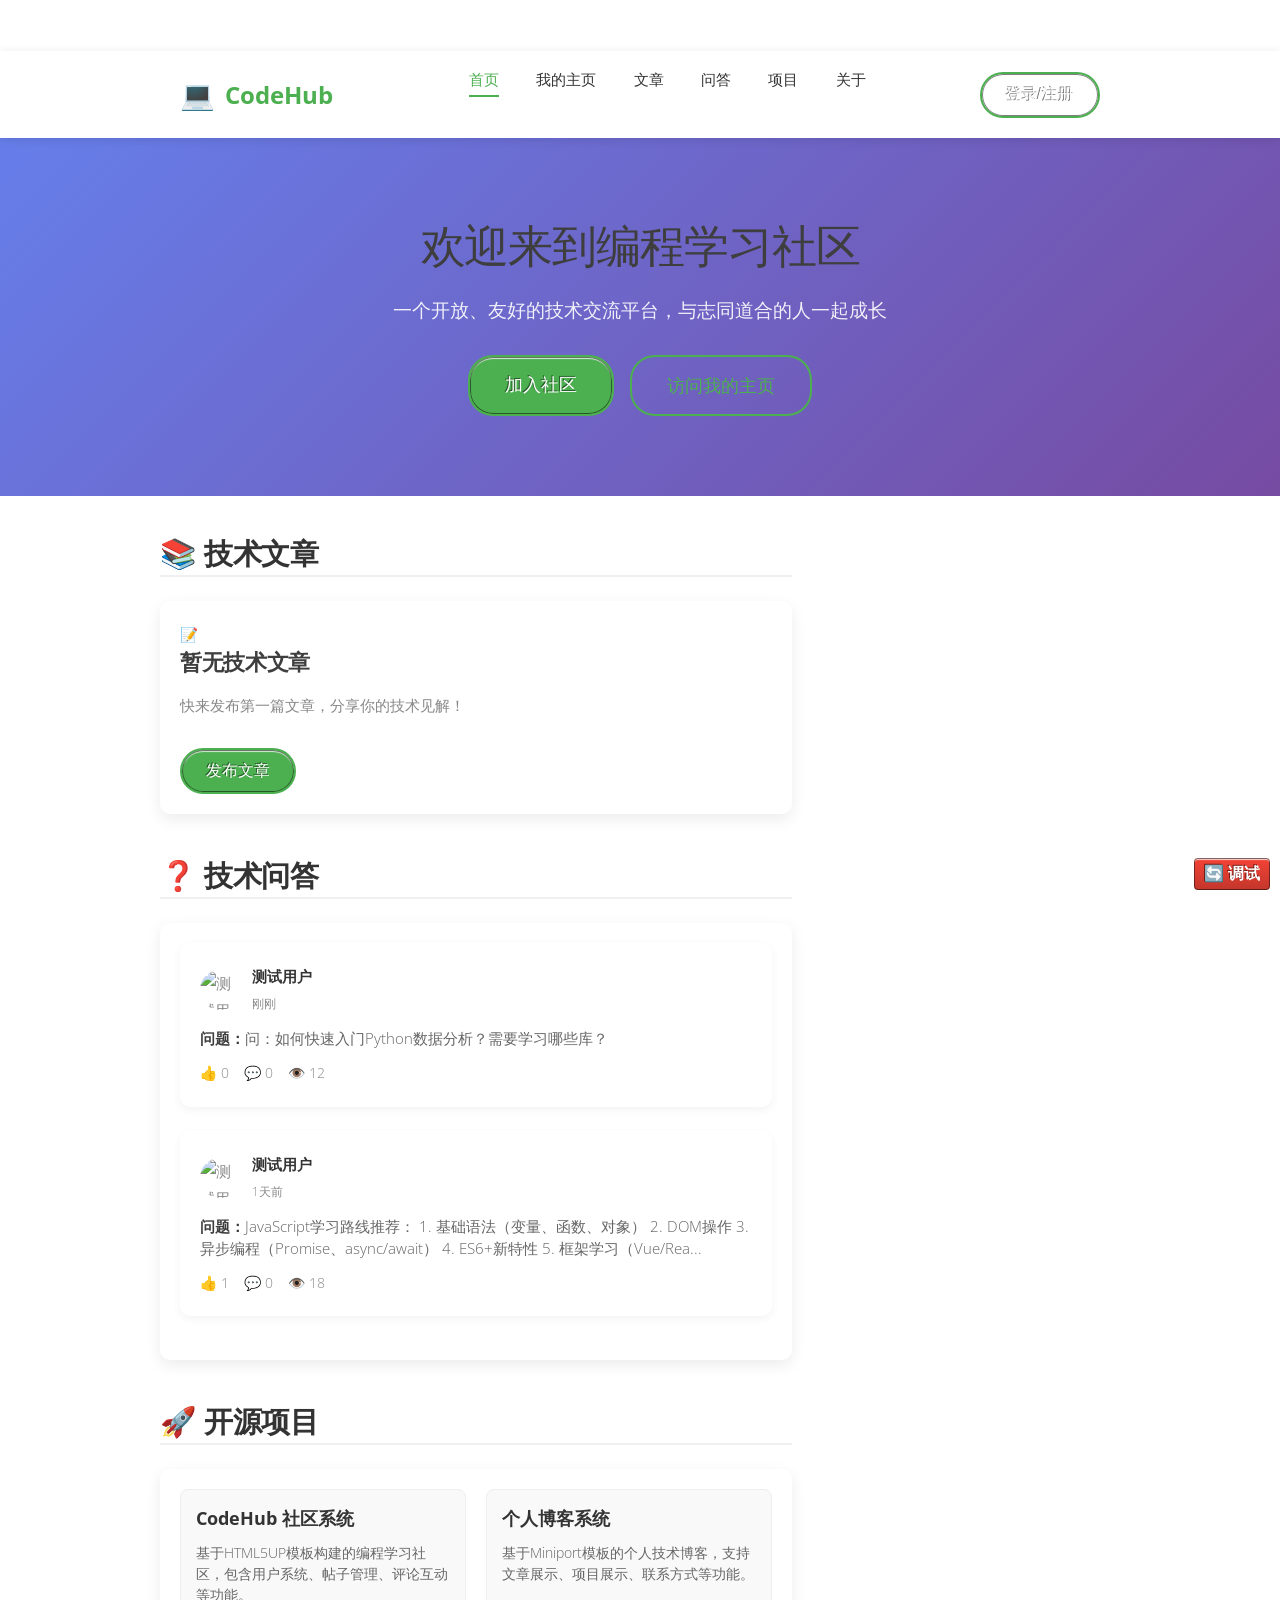
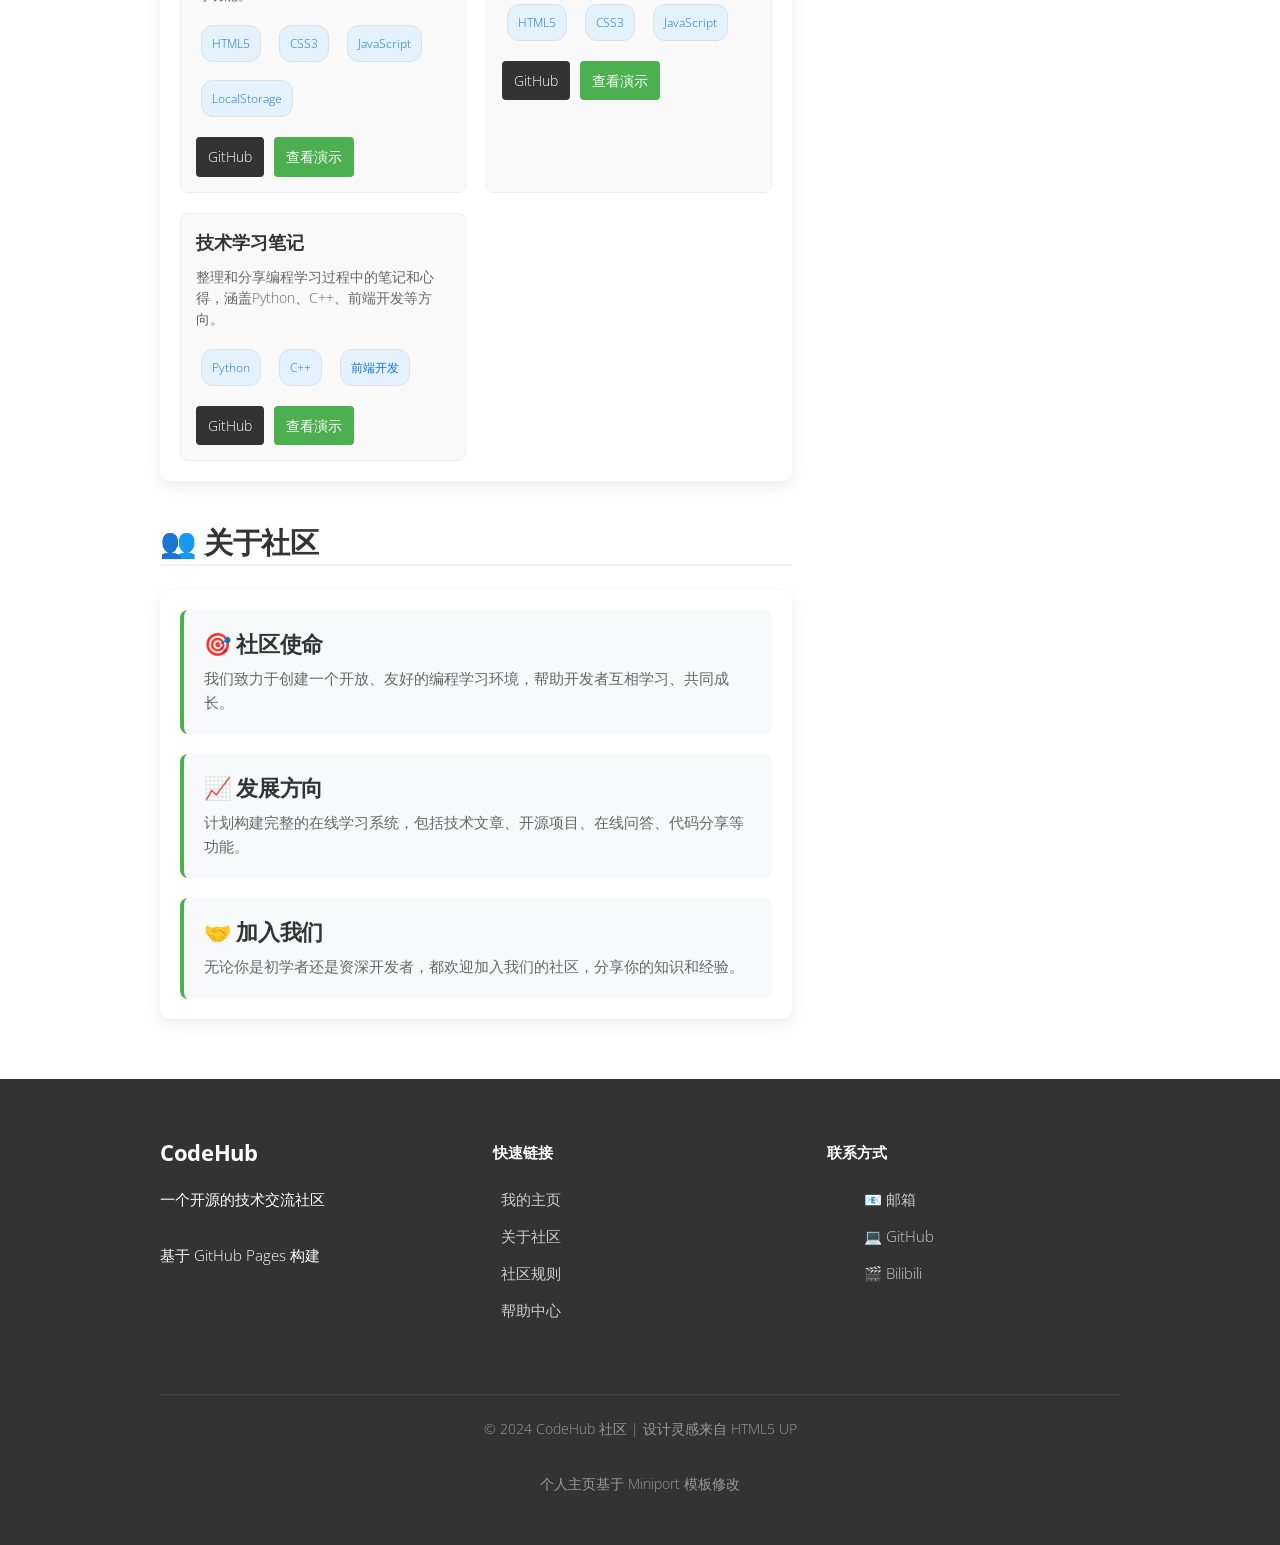
==== commit 9ef6a8a3: "Update index.html" ====
--- a/index.html
+++ b/index.html
@@ -173,8 +173,7 @@
         document.addEventListener('DOMContentLoaded', function() {
             CommunitySystem.init();
             
-            // 更新统计数据
-            CommunitySystem.updateStats();
+
             
             // 加载热门内容
             CommunitySystem.loadHotPosts();
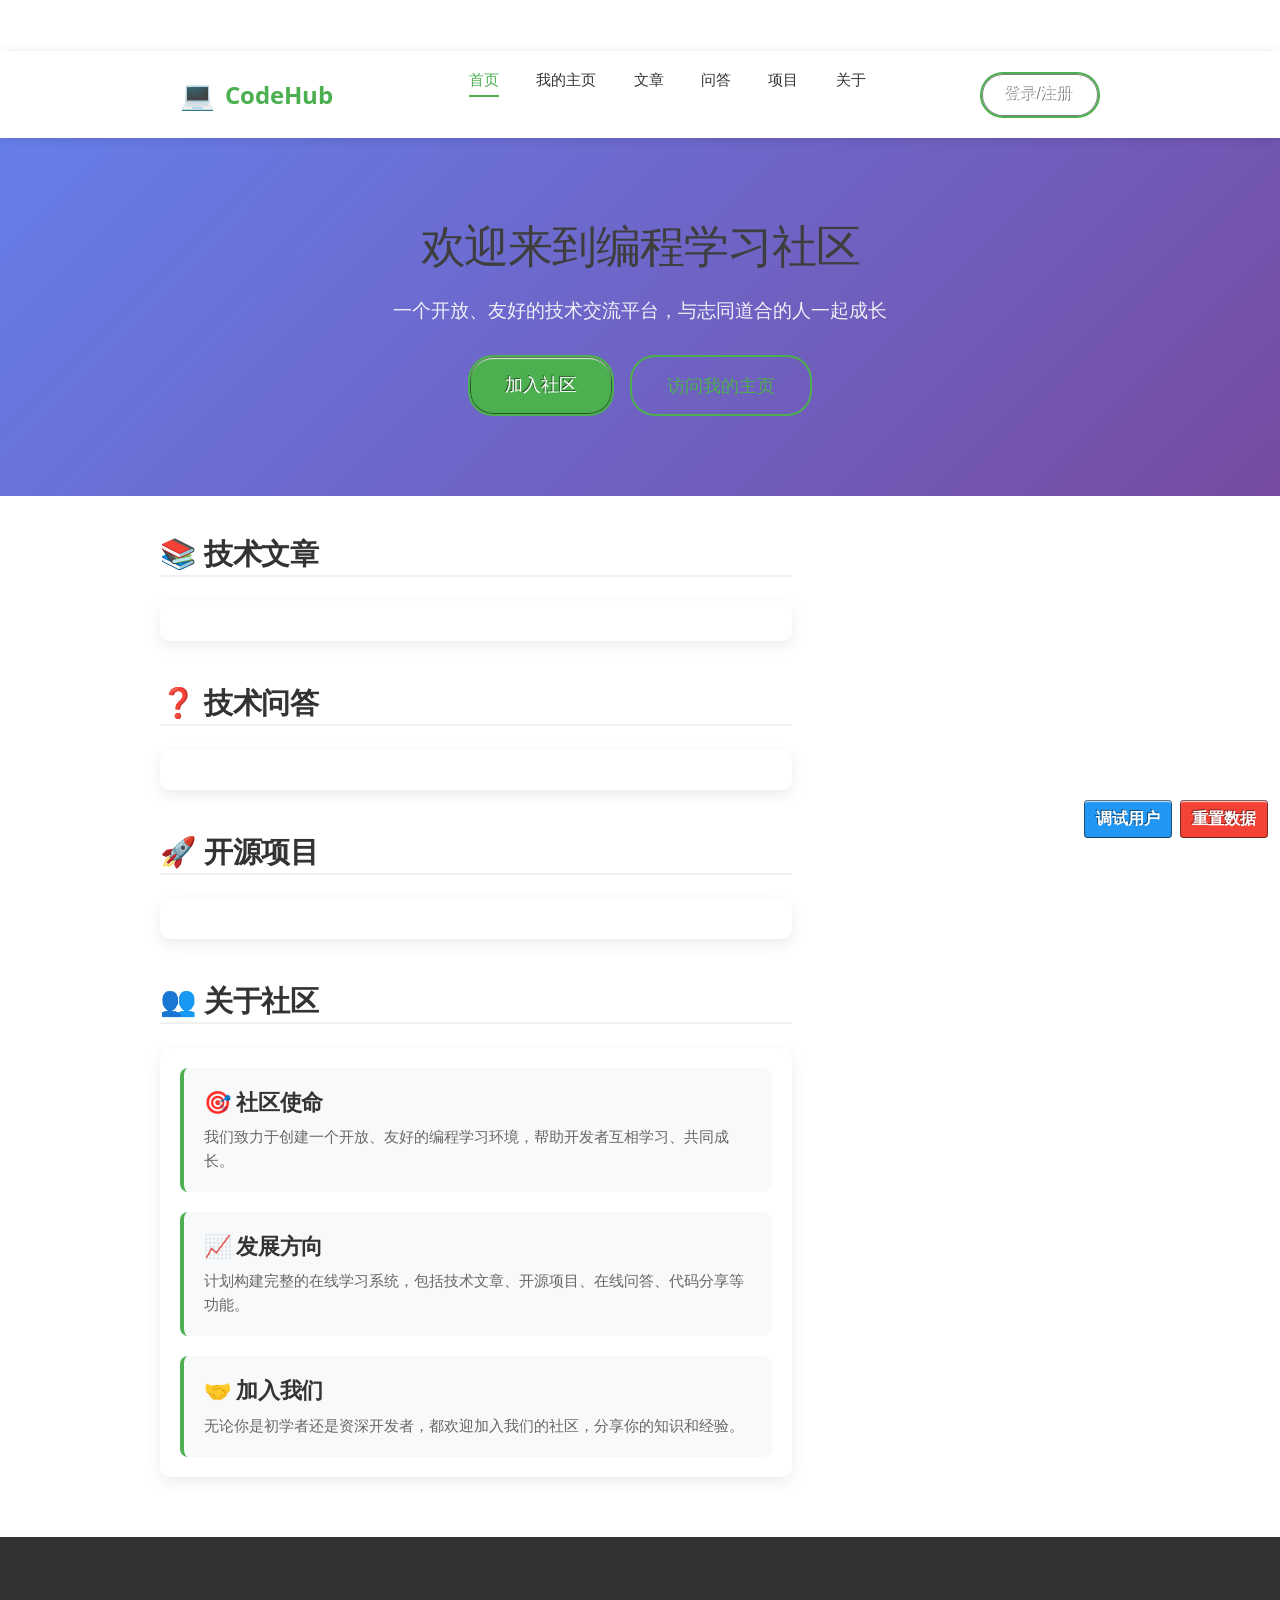
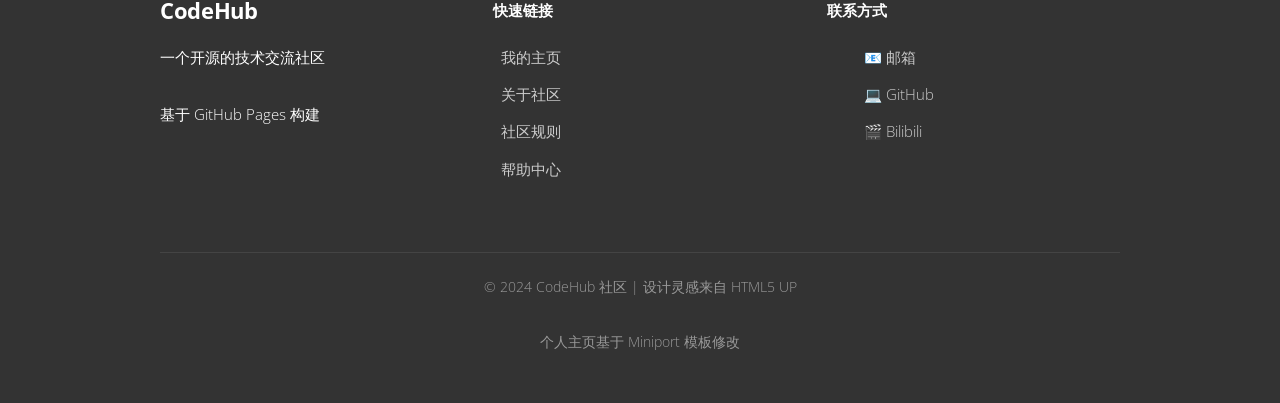
==== commit 14d0c183: "Update index.html" ====
--- a/index.html
+++ b/index.html
@@ -8,7 +8,7 @@
     <meta name="keywords" content="编程社区,技术交流,学习平台,编程学习,开源社区">
     <link rel="stylesheet" href="assets/css/main.css">
     <link rel="stylesheet" href="assets/css/community.css">
-    <link rel="icon" type="image/x-icon" href="images/favicon.ico">
+    <link rel="icon" type="image/x-icon" href="images/favicon.ico.ico">
 </head>
 <body>
     <!-- 社区导航栏 -->
@@ -166,22 +166,32 @@
         </div>
     </div>
 
-    <!-- 脚本 -->
+        <!-- 脚本 -->
     <script src="assets/js/community.js"></script>
-    <script>
-        // 页面加载时初始化社区
-        document.addEventListener('DOMContentLoaded', function() {
-            CommunitySystem.init();
-            
-
-            
-            // 加载热门内容
-            CommunitySystem.loadHotPosts();
-            CommunitySystem.loadNewArticles();
-            
-            // 更新特别推荐
-            document.querySelector('.featured-user a').href = 'personal.html';
-        });
-    </script>
+   <script>
+    // 页面加载时初始化社区
+    document.addEventListener('DOMContentLoaded', function() {
+        CommunitySystem.init();
+        
+        // 更新统计数据
+        CommunitySystem.updateStats();
+        
+        // 加载热门内容
+        CommunitySystem.loadHotPosts();
+        CommunitySystem.loadNewArticles();
+        
+    });
+</script>
+    <!-- 调试按钮 -->
+<div style="position: fixed; bottom: 60px; right: 10px; z-index: 9998;">
+    <button onclick="CommunitySystem.debugUsers()" 
+            style="padding: 8px 12px; background: #2196F3; color: white; border: none; border-radius: 4px; margin: 2px;">
+        调试用户
+    </button>
+    <button onclick="CommunitySystem.resetTestUser()" 
+            style="padding: 8px 12px; background: #f44336; color: white; border: none; border-radius: 4px; margin: 2px;">
+        重置数据
+    </button>
+</div>
 </body>
 </html>
--- a/assets/css/community.css
+++ b/assets/css/community.css
@@ -1,3 +1,12 @@
+/* 确保社区导航显示 */
+.community-nav {
+    display: block !important;
+}
+
+/* 隐藏HTML5 UP的导航 */
+#nav {
+    display: none !important;
+}
 /* 社区专用样式 */
 .community-nav {
     background: white;
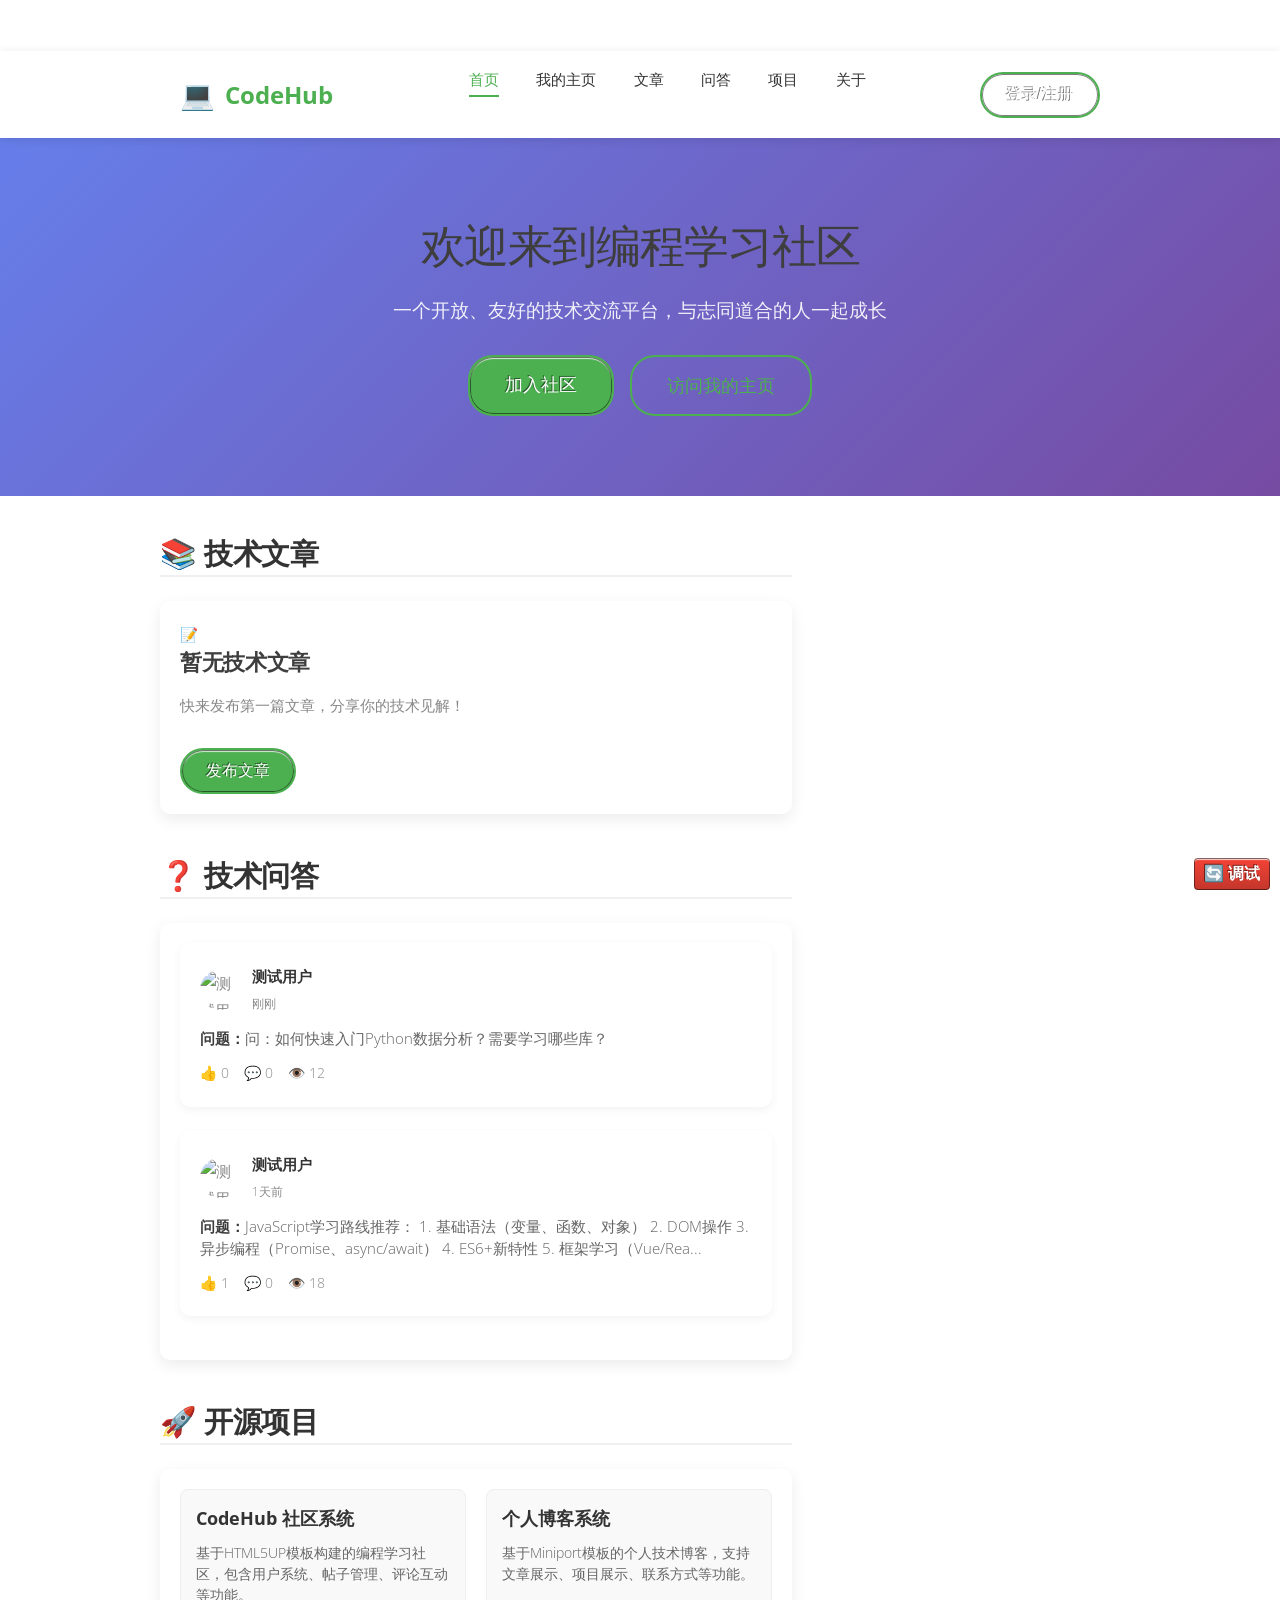
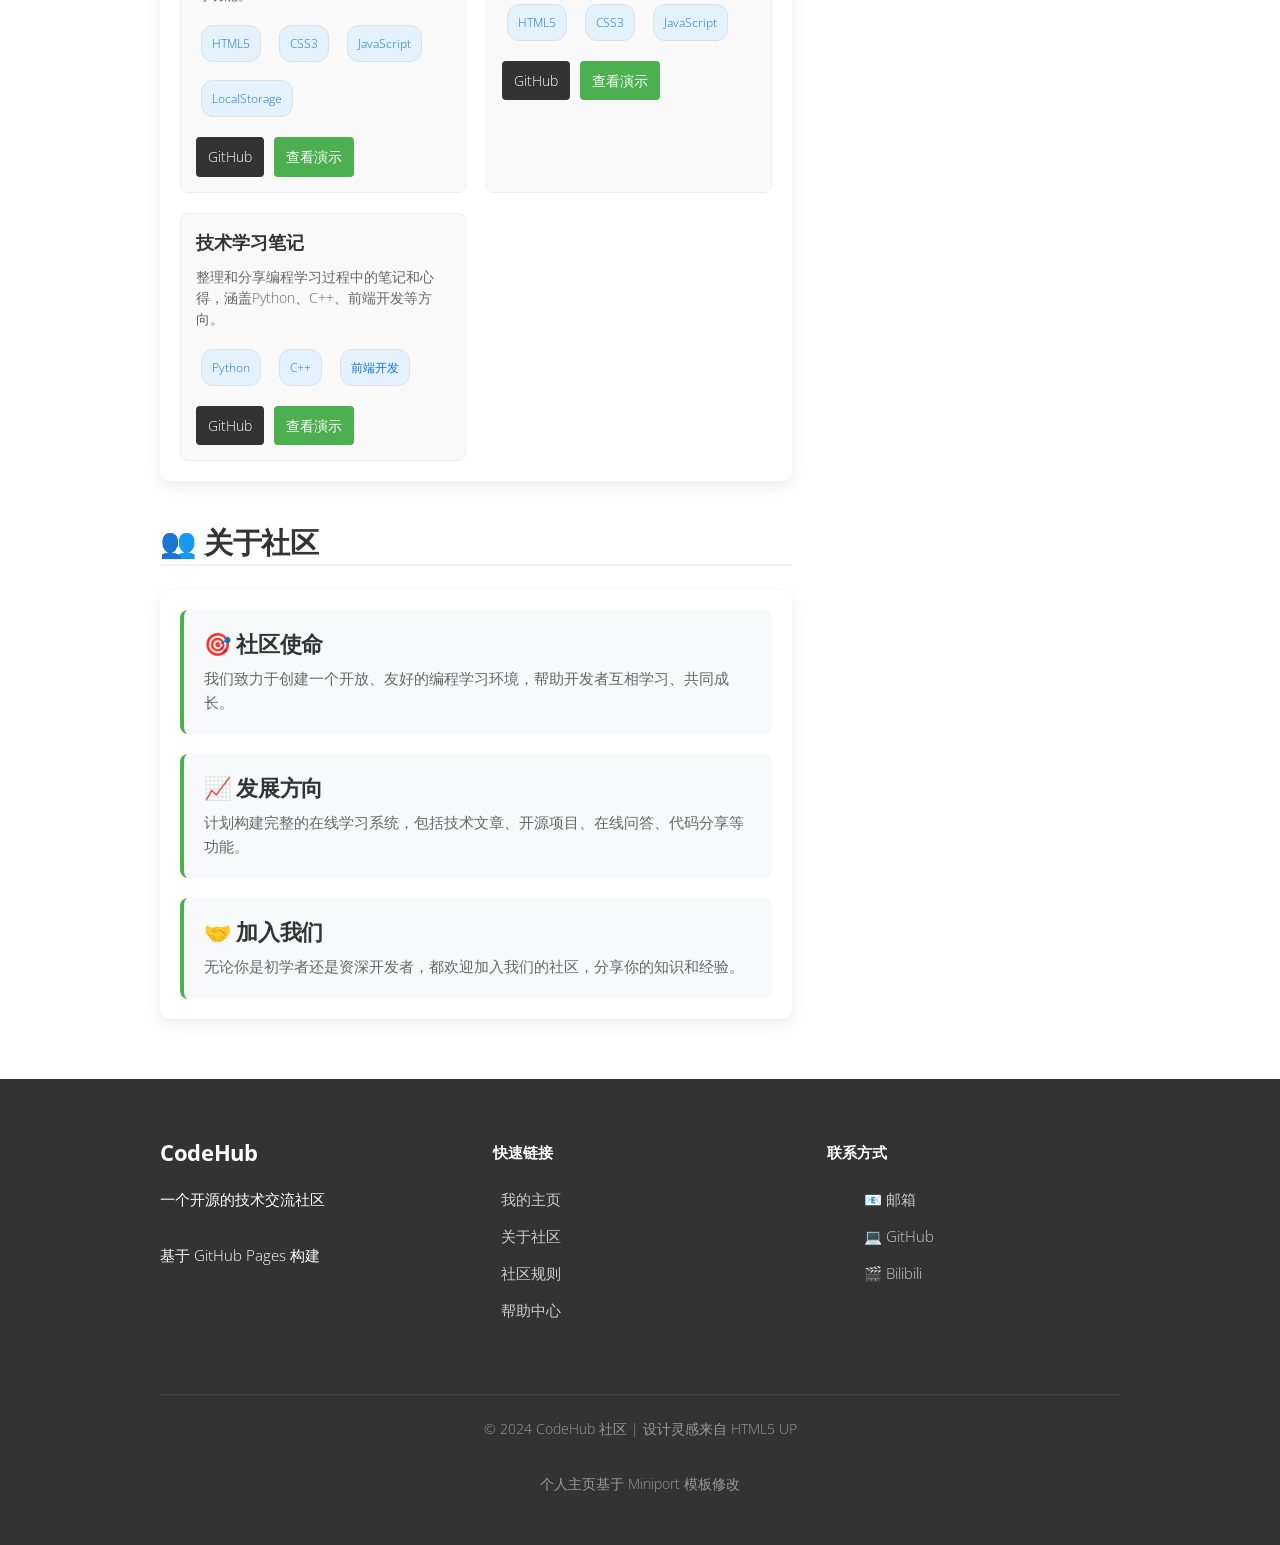
==== commit 0d8c13b1: "Update index.html" ====
--- a/index.html
+++ b/index.html
@@ -182,16 +182,6 @@
         
     });
 </script>
-    <!-- 调试按钮 -->
-<div style="position: fixed; bottom: 60px; right: 10px; z-index: 9998;">
-    <button onclick="CommunitySystem.debugUsers()" 
-            style="padding: 8px 12px; background: #2196F3; color: white; border: none; border-radius: 4px; margin: 2px;">
-        调试用户
-    </button>
-    <button onclick="CommunitySystem.resetTestUser()" 
-            style="padding: 8px 12px; background: #f44336; color: white; border: none; border-radius: 4px; margin: 2px;">
-        重置数据
-    </button>
-</div>
+    
 </body>
 </html>
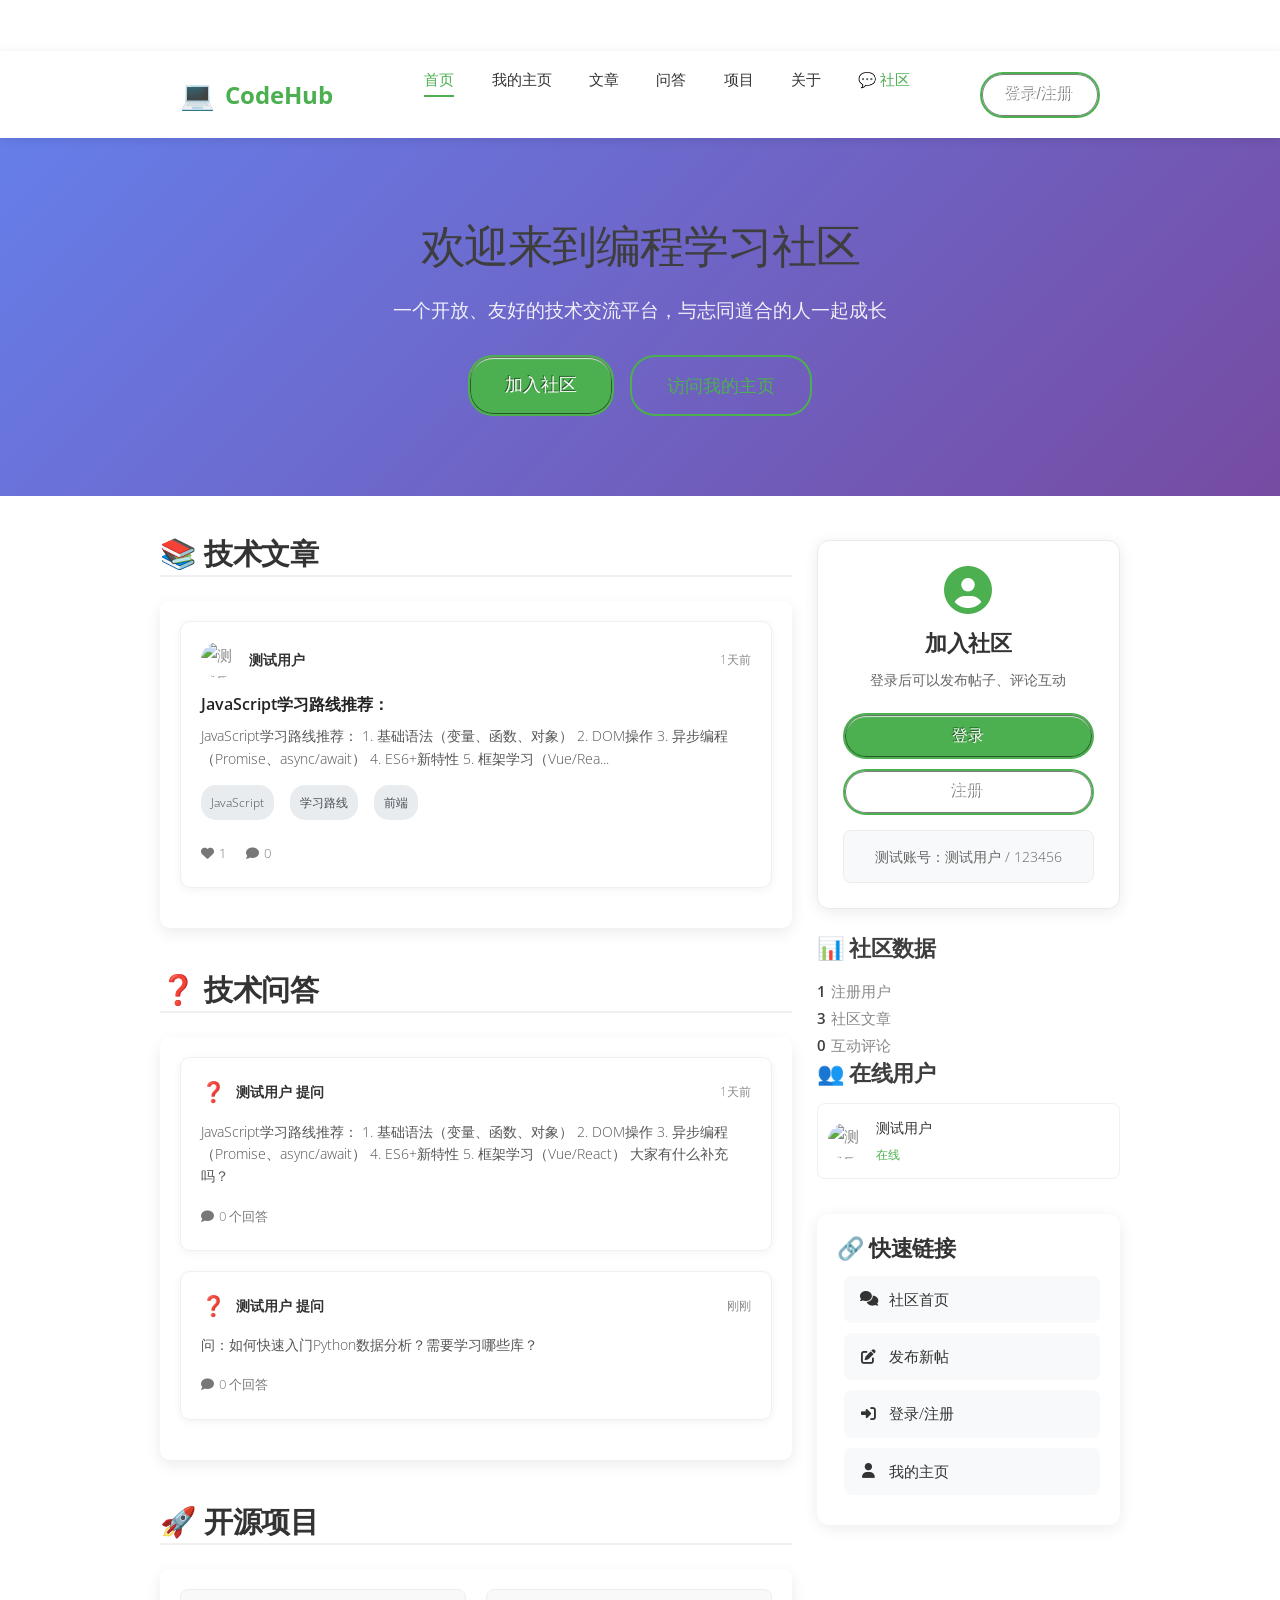
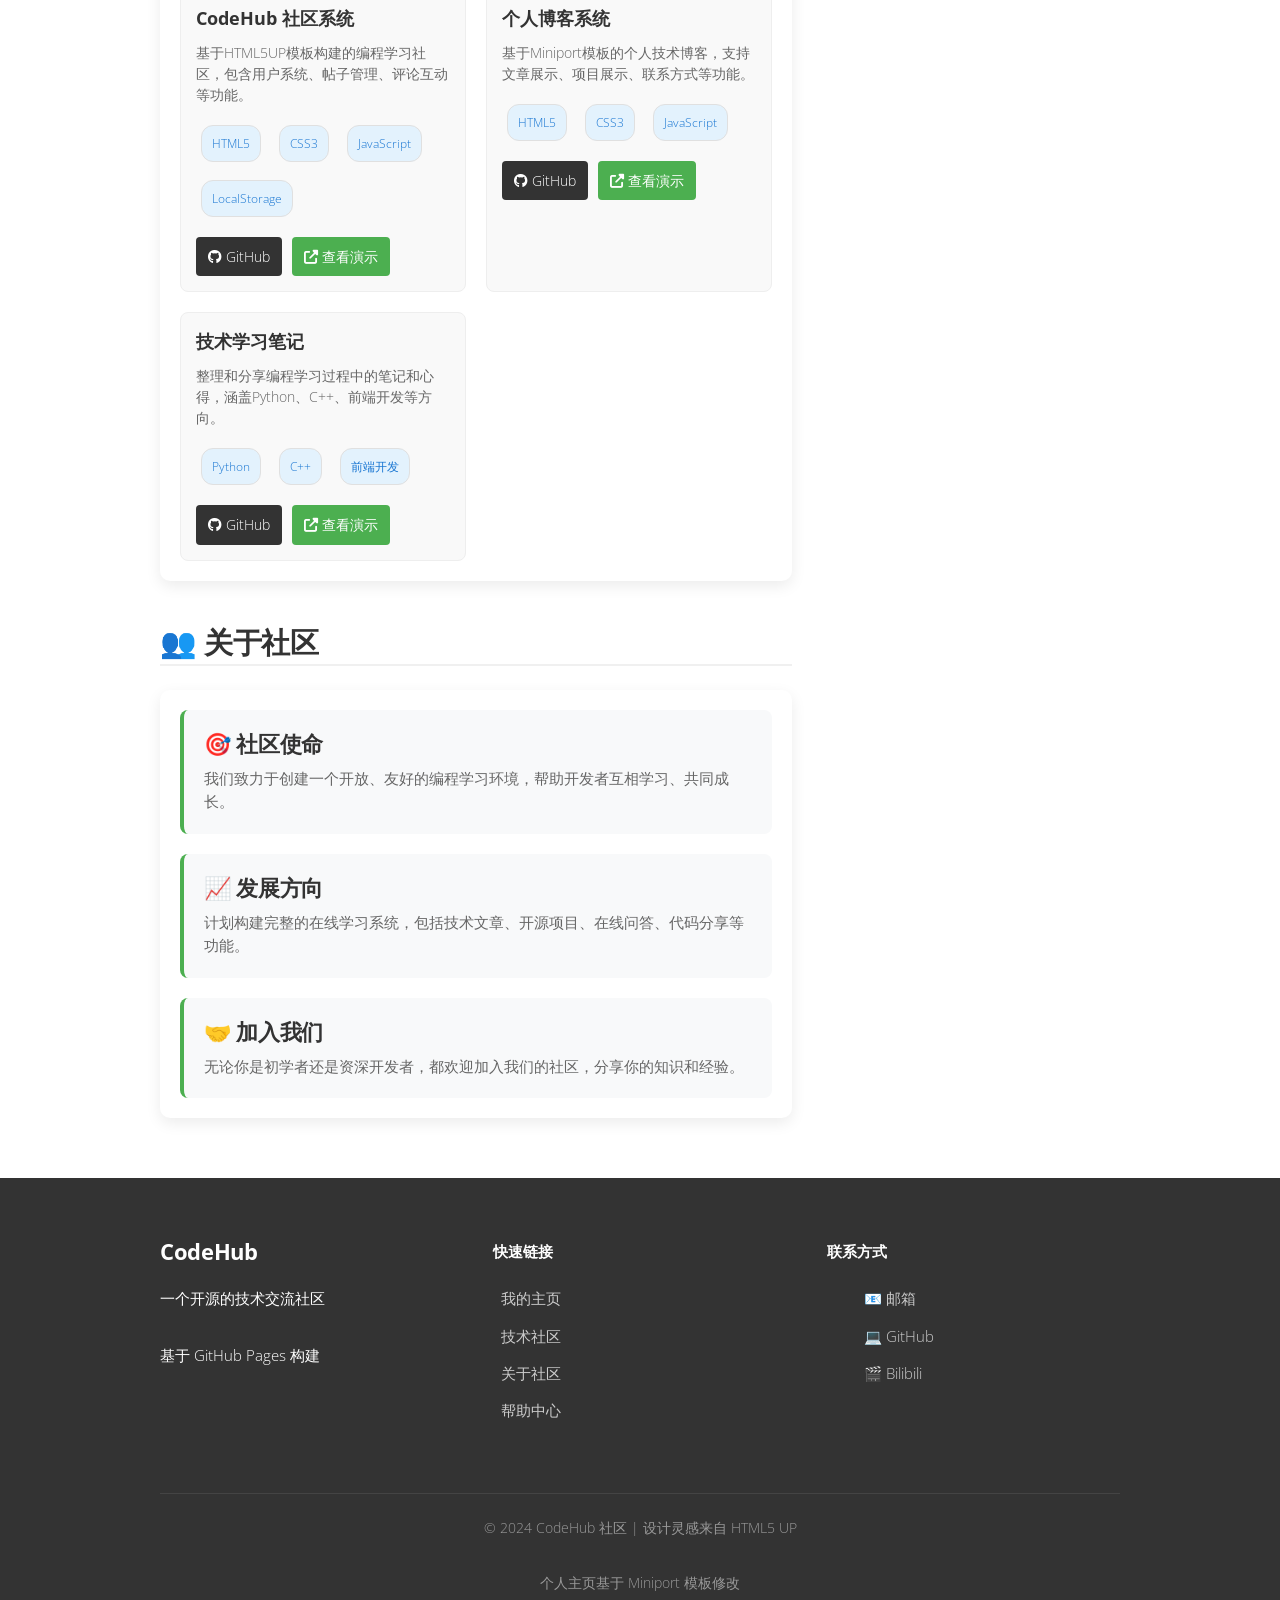
==== commit d11d20e5: "Update index.html" ====
--- a/index.html
+++ b/index.html
@@ -9,6 +9,8 @@
     <link rel="stylesheet" href="assets/css/main.css">
     <link rel="stylesheet" href="assets/css/community.css">
     <link rel="icon" type="image/x-icon" href="images/favicon.ico.ico">
+    <!-- Font Awesome 图标 -->
+    <link rel="stylesheet" href="https://cdnjs.cloudflare.com/ajax/libs/font-awesome/6.4.0/css/all.min.css">
 </head>
 <body>
     <!-- 社区导航栏 -->
@@ -20,110 +22,138 @@
             </a>
             <ul class="nav-links">
                 <li><a href="index.html" class="active">首页</a></li>
-                <li><a href="personal.html">我的主页</a></li>  <!-- 链接到你的个人页面 -->
+                <li><a href="personal.html">我的主页</a></li>
                 <li><a href="#articles">文章</a></li>
                 <li><a href="#questions">问答</a></li>
                 <li><a href="#projects">项目</a></li>
                 <li><a href="#about">关于</a></li>
+                <li><a href="community.html" class="community-link">💬 社区</a></li>
             </ul>
             <div class="nav-actions">
-                <button class="btn btn-outline" onclick="CommunitySystem.showAuthModal()">登录/注册</button>
+                <!-- 动态显示登录/注册按钮或用户信息 -->
+                <div id="navUserInfo"></div>
             </div>
         </div>
     </nav>
 
-        <!-- 社区英雄区 -->
+    <!-- 社区英雄区 -->
     <section class="community-hero">
         <div class="container">
             <div class="hero-content">
                 <h1>欢迎来到编程学习社区</h1>
                 <p class="hero-subtitle">一个开放、友好的技术交流平台，与志同道合的人一起成长</p>
                 
-                <!-- 移除统计数据区域 -->
-                <!-- 
-                <div class="hero-stats">
-                    <div class="stat">
-                        <strong id="totalMembers">1,234</strong>
-                        <span>社区成员</span>
-                    </div>
-                    <div class="stat">
-                        <strong id="totalPosts">5,678</strong>
-                        <span>技术文章</span>
-                    </div>
-                    <div class="stat">
-                        <strong id="activeToday">89</strong>
-                        <span>今日活跃</span>
-                    </div>
-                </div>
-                -->
-                
-                <div class="hero-actions">
-                    <button class="btn btn-primary btn-large" onclick="CommunitySystem.showAuthModal('register')">
+                <div class="hero-actions" id="heroActions">
+                    <button class="btn btn-primary btn-large" onclick="HomeSystem.showAuthModal('register')">
                         加入社区
                     </button>
                     <a href="personal.html" class="btn btn-outline btn-large">
                         访问我的主页
                     </a>
+                    <a href="community.html" class="btn btn-primary btn-large" id="communityBtn" style="display:none; margin-left:10px;">
+                        💬 去社区发帖
+                    </a>
                 </div>
             </div>
         </div>
     </section>
 
     <!-- 社区内容区 -->
-<main class="container">
-    <div class="row">
-        <!-- 左侧：热门内容 -->
-        <div class="col-8">
-            <!-- 文章区域 -->
-            <section id="articles" class="community-section">
-                <h2>📚 技术文章</h2>
-                <div class="posts-container" id="articlesContainer">
-                    <!-- 文章列表动态加载 -->
-                </div>
-            </section>
-            
-            <!-- 问答区域 -->
-            <section id="questions" class="community-section">
-                <h2>❓ 技术问答</h2>
-                <div class="posts-container" id="questionsContainer">
-                    <!-- 问答列表动态加载 -->
-                </div>
-            </section>
-            
-            <!-- 项目区域 -->
-            <section id="projects" class="community-section">
-                <h2>🚀 开源项目</h2>
-                <div class="projects-container" id="projectsContainer">
-                    <!-- 项目列表动态加载 -->
-                </div>
-            </section>
-            
-            <!-- 关于区域 -->
-            <section id="about" class="community-section">
-                <h2>👥 关于社区</h2>
-                <div class="about-content">
-                    <div class="about-card">
-                        <h3>🎯 社区使命</h3>
-                        <p>我们致力于创建一个开放、友好的编程学习环境，帮助开发者互相学习、共同成长。</p>
-                    </div>
-                    <div class="about-card">
-                        <h3>📈 发展方向</h3>
-                        <p>计划构建完整的在线学习系统，包括技术文章、开源项目、在线问答、代码分享等功能。</p>
-                    </div>
-                    <div class="about-card">
-                        <h3>🤝 加入我们</h3>
-                        <p>无论你是初学者还是资深开发者，都欢迎加入我们的社区，分享你的知识和经验。</p>
-                    </div>
-                </div>
-            </section>
+    <main class="container">
+        <div class="row">
+            <!-- 左侧：热门内容 -->
+            <div class="col-8">
+                <!-- 文章区域 -->
+                <section id="articles" class="community-section">
+                    <h2>📚 技术文章</h2>
+                    <div class="posts-container" id="articlesContainer">
+                        <!-- 文章列表动态加载 -->
+                    </div>
+                </section>
+                
+                <!-- 问答区域 -->
+                <section id="questions" class="community-section">
+                    <h2>❓ 技术问答</h2>
+                    <div class="posts-container" id="questionsContainer">
+                        <!-- 问答列表动态加载 -->
+                    </div>
+                </section>
+                
+                <!-- 项目区域 -->
+                <section id="projects" class="community-section">
+                    <h2>🚀 开源项目</h2>
+                    <div class="projects-container" id="projectsContainer">
+                        <!-- 项目列表动态加载 -->
+                    </div>
+                </section>
+                
+                <!-- 关于区域 -->
+                <section id="about" class="community-section">
+                    <h2>👥 关于社区</h2>
+                    <div class="about-content">
+                        <div class="about-card">
+                            <h3>🎯 社区使命</h3>
+                            <p>我们致力于创建一个开放、友好的编程学习环境，帮助开发者互相学习、共同成长。</p>
+                        </div>
+                        <div class="about-card">
+                            <h3>📈 发展方向</h3>
+                            <p>计划构建完整的在线学习系统，包括技术文章、开源项目、在线问答、代码分享等功能。</p>
+                        </div>
+                        <div class="about-card">
+                            <h3>🤝 加入我们</h3>
+                            <p>无论你是初学者还是资深开发者，都欢迎加入我们的社区，分享你的知识和经验。</p>
+                        </div>
+                    </div>
+                </section>
+            </div>
+            
+            <!-- 右侧：社区信息 -->
+            <div class="col-4">
+                <!-- 用户面板 -->
+                <div id="userPanel" class="user-panel">
+                    <!-- 动态加载用户信息或登录提示 -->
+                </div>
+                
+                <!-- 社区数据统计 -->
+                <div class="community-stats">
+                    <h3>📊 社区数据</h3>
+                    <div class="stats-grid">
+                        <div class="stat-item">
+                            <strong id="totalUsers">0</strong>
+                            <span>注册用户</span>
+                        </div>
+                        <div class="stat-item">
+                            <strong id="totalPosts">0</strong>
+                            <span>社区文章</span>
+                        </div>
+                        <div class="stat-item">
+                            <strong id="totalComments">0</strong>
+                            <span>互动评论</span>
+                        </div>
+                    </div>
+                </div>
+                
+                <!-- 在线用户 -->
+                <div class="online-users">
+                    <h3>👥 在线用户</h3>
+                    <div id="onlineUsersList">
+                        <!-- 在线用户列表动态加载 -->
+                    </div>
+                </div>
+                
+                <!-- 快速链接 -->
+                <div class="quick-links">
+                    <h3>🔗 快速链接</h3>
+                    <ul>
+                        <li><a href="community.html"><i class="fas fa-comments"></i> 社区首页</a></li>
+                        <li><a href="#" onclick="HomeSystem.showCreatePostModal()"><i class="fas fa-edit"></i> 发布新帖</a></li>
+                        <li><a href="#" onclick="HomeSystem.showAuthModal('login')"><i class="fas fa-sign-in-alt"></i> 登录/注册</a></li>
+                        <li><a href="personal.html"><i class="fas fa-user"></i> 我的主页</a></li>
+                    </ul>
+                </div>
+            </div>
         </div>
-        
-        <!-- 右侧：社区信息 -->
-        <div class="col-4">
-            <!-- 保留原有的侧边栏内容 -->
-        </div>
-    </div>
-</main>
+    </main>
 
     <!-- 页脚 -->
     <footer class="community-footer">
@@ -138,8 +168,8 @@
                     <h4>快速链接</h4>
                     <ul>
                         <li><a href="personal.html">我的主页</a></li>
+                        <li><a href="community.html">技术社区</a></li>
                         <li><a href="#about">关于社区</a></li>
-                        <li><a href="#rules">社区规则</a></li>
                         <li><a href="#help">帮助中心</a></li>
                     </ul>
                 </div>
@@ -165,23 +195,856 @@
             <!-- 动态加载登录/注册表单 -->
         </div>
     </div>
+    
+    <!-- 发帖模态框 -->
+    <div class="modal" id="postModal">
+        <div class="modal-content">
+            <!-- 动态加载发帖表单 -->
+        </div>
+    </div>
 
-        <!-- 脚本 -->
+    <!-- 脚本 -->
     <script src="assets/js/community.js"></script>
-   <script>
-    // 页面加载时初始化社区
+    <script>
+    // ========== 首页系统 (HomeSystem) ==========
+    const HomeSystem = {
+        // 初始化
+        init() {
+            console.log('🏠 首页系统初始化...');
+            
+            // 等待页面完全加载
+            setTimeout(() => {
+                this.checkLoginStatus();
+                this.loadPageContent();
+                this.bindEvents();
+            }, 300);
+        },
+        
+        // 检查登录状态
+        checkLoginStatus() {
+            console.log('🔐 检查登录状态...');
+            
+            // 获取当前用户
+            const users = JSON.parse(localStorage.getItem('community_users') || '[]');
+            const session = JSON.parse(localStorage.getItem('community_session') || 'null');
+            const currentUser = users.find(u => u.id === session?.userId);
+            
+            console.log('当前用户:', currentUser ? currentUser.username : '未登录');
+            
+            // 根据登录状态更新界面
+            if (currentUser) {
+                this.renderLoggedInUI(currentUser);
+            } else {
+                this.renderLoggedOutUI();
+            }
+        },
+        
+        // 渲染已登录UI
+        renderLoggedInUI(user) {
+            console.log('👤 渲染已登录界面...');
+            
+            // 1. 更新导航栏
+            this.updateNavbarForUser(user);
+            
+            // 2. 更新用户面板
+            this.renderUserPanel(user);
+            
+            // 3. 显示社区按钮
+            const communityBtn = document.getElementById('communityBtn');
+            if (communityBtn) communityBtn.style.display = 'inline-block';
+            
+            // 4. 更新英雄区域
+            const heroActions = document.getElementById('heroActions');
+            if (heroActions && heroActions.querySelector('.btn-primary:first-child')) {
+                heroActions.querySelector('.btn-primary:first-child').textContent = '欢迎回来！';
+            }
+        },
+        
+        // 渲染未登录UI
+        renderLoggedOutUI() {
+            console.log('🔓 渲染未登录界面...');
+            
+            // 1. 重置导航栏
+            this.resetNavbar();
+            
+            // 2. 显示登录提示面板
+            this.showLoginPrompt();
+            
+            // 3. 隐藏社区按钮
+            const communityBtn = document.getElementById('communityBtn');
+            if (communityBtn) communityBtn.style.display = 'none';
+        },
+        
+        // 更新导航栏用户信息
+        updateNavbarForUser(user) {
+            const navUserInfo = document.getElementById('navUserInfo');
+            if (!navUserInfo) return;
+            
+            navUserInfo.innerHTML = `
+                <div style="display: flex; align-items: center;">
+                    <img src="${user.avatar}" 
+                         alt="${user.username}" 
+                         style="width: 32px; height: 32px; border-radius: 50%; margin-right: 10px;">
+                    <span style="margin-right: 10px;">${user.username}</span>
+                    <button class="btn btn-outline btn-small" onclick="HomeSystem.logout()">
+                        <i class="fas fa-sign-out-alt"></i>
+                    </button>
+                </div>
+            `;
+        },
+        
+        // 重置导航栏
+        resetNavbar() {
+            const navUserInfo = document.getElementById('navUserInfo');
+            if (!navUserInfo) return;
+            
+            navUserInfo.innerHTML = `
+                <button class="btn btn-outline" onclick="HomeSystem.showAuthModal('login')">
+                    登录/注册
+                </button>
+            `;
+        },
+        
+        // 渲染用户面板
+        renderUserPanel(user) {
+            const userPanel = document.getElementById('userPanel');
+            if (!userPanel) return;
+            
+            // 获取用户帖子
+            const posts = JSON.parse(localStorage.getItem('community_posts') || '[]');
+            const userPosts = posts.filter(p => p.userId === user.id);
+            
+            userPanel.innerHTML = `
+                <div class="user-card">
+                    <div class="user-header">
+                        <img src="${user.avatar}" alt="${user.username}" class="user-avatar">
+                        <div class="user-online"></div>
+                    </div>
+                    <div class="user-info">
+                        <h3 class="user-name">${user.username}</h3>
+                        <p class="user-bio">${user.bio || '还没有个人简介'}</p>
+                    </div>
+                    <div class="user-stats">
+                        <div class="stat-item">
+                            <strong>${userPosts.length}</strong>
+                            <span>帖子</span>
+                        </div>
+                        <div class="stat-item">
+                            <strong>${user.followers?.length || 0}</strong>
+                            <span>粉丝</span>
+                        </div>
+                        <div class="stat-item">
+                            <strong>${user.following?.length || 0}</strong>
+                            <span>关注</span>
+                        </div>
+                    </div>
+                    <div class="user-actions">
+                        <a href="community.html" class="btn btn-primary btn-block">
+                            <i class="fas fa-edit"></i> 去社区发帖
+                        </a>
+                        <button onclick="HomeSystem.logout()" class="btn btn-outline btn-block">
+                            <i class="fas fa-sign-out-alt"></i> 退出登录
+                        </button>
+                    </div>
+                </div>
+            `;
+        },
+        
+        // 显示登录提示
+        showLoginPrompt() {
+            const userPanel = document.getElementById('userPanel');
+            if (!userPanel) return;
+            
+            userPanel.innerHTML = `
+                <div class="login-prompt-card">
+                    <div class="prompt-icon">
+                        <i class="fas fa-user-circle"></i>
+                    </div>
+                    <h3>加入社区</h3>
+                    <p>登录后可以发布帖子、评论互动</p>
+                    <div class="prompt-buttons">
+                        <button onclick="HomeSystem.showAuthModal('login')" class="btn btn-primary btn-block">
+                            登录
+                        </button>
+                        <button onclick="HomeSystem.showAuthModal('register')" class="btn btn-outline btn-block">
+                            注册
+                        </button>
+                    </div>
+                    <div class="test-account">
+                        <p><small>测试账号：测试用户 / 123456</small></p>
+                    </div>
+                </div>
+            `;
+        },
+        
+        // 加载页面内容
+        loadPageContent() {
+            console.log('📄 加载页面内容...');
+            
+            // 1. 更新统计数据
+            this.updateStats();
+            
+            // 2. 加载文章
+            this.loadArticles();
+            
+            // 3. 加载问答
+            this.loadQuestions();
+            
+            // 4. 加载项目
+            this.loadProjects();
+            
+            // 5. 加载在线用户
+            this.loadOnlineUsers();
+        },
+        
+        // 更新统计数据
+        updateStats() {
+            const users = JSON.parse(localStorage.getItem('community_users') || '[]');
+            const posts = JSON.parse(localStorage.getItem('community_posts') || '[]');
+            
+            // 总用户数
+            const totalUsersEl = document.getElementById('totalUsers');
+            if (totalUsersEl) totalUsersEl.textContent = users.length;
+            
+            // 总帖子数
+            const totalPostsEl = document.getElementById('totalPosts');
+            if (totalPostsEl) totalPostsEl.textContent = posts.length;
+            
+            // 总评论数
+            const totalCommentsEl = document.getElementById('totalComments');
+            if (totalCommentsEl) {
+                const totalComments = posts.reduce((sum, post) => sum + (post.comments?.length || 0), 0);
+                totalCommentsEl.textContent = totalComments;
+            }
+        },
+        
+        // 加载文章
+        loadArticles() {
+            const articlesContainer = document.getElementById('articlesContainer');
+            if (!articlesContainer) return;
+            
+            const posts = JSON.parse(localStorage.getItem('community_posts') || '[]');
+            const users = JSON.parse(localStorage.getItem('community_users') || '[]');
+            
+            if (posts.length === 0) {
+                articlesContainer.innerHTML = `
+                    <div class="empty-state">
+                        <div class="empty-icon">📝</div>
+                        <h3>暂无技术文章</h3>
+                        <p>快来发布第一篇文章，分享你的技术见解！</p>
+                        <button onclick="HomeSystem.showCreatePostModal()" class="btn btn-primary">
+                            发布文章
+                        </button>
+                    </div>
+                `;
+                return;
+            }
+            
+            // 过滤文章类型（长度较长或标签包含"文章"）
+            const articles = posts
+                .filter(post => post.content.length > 100 || post.tags?.includes('文章'))
+                .slice(0, 3);
+            
+            if (articles.length === 0) {
+                // 如果没有符合条件的文章，显示最新3篇
+                const latestPosts = posts.slice(-3).reverse();
+                articlesContainer.innerHTML = latestPosts.map(post => this.createPostCard(post, users)).join('');
+                return;
+            }
+            
+            articlesContainer.innerHTML = articles.map(post => this.createPostCard(post, users)).join('');
+        },
+        
+        // 加载问答
+        loadQuestions() {
+            const questionsContainer = document.getElementById('questionsContainer');
+            if (!questionsContainer) return;
+            
+            const posts = JSON.parse(localStorage.getItem('community_posts') || '[]');
+            const users = JSON.parse(localStorage.getItem('community_users') || '[]');
+            
+            if (posts.length === 0) {
+                questionsContainer.innerHTML = `
+                    <div class="empty-state">
+                        <div class="empty-icon">❓</div>
+                        <h3>暂无技术问答</h3>
+                        <p>有技术问题？快来提问吧！</p>
+                        <button onclick="HomeSystem.showCreatePostModal()" class="btn btn-primary">
+                            提出问题
+                        </button>
+                    </div>
+                `;
+                return;
+            }
+            
+            // 过滤问答类型（包含问号或标签包含"问题"）
+            const questions = posts
+                .filter(post => post.content.includes('?') || post.content.includes('？') || post.tags?.includes('问题'))
+                .slice(0, 3);
+            
+            if (questions.length === 0) {
+                questionsContainer.innerHTML = `
+                    <div class="empty-state">
+                        <p>还没有问答，快来第一个提问吧！</p>
+                    </div>
+                `;
+                return;
+            }
+            
+            questionsContainer.innerHTML = questions.map(post => this.createQuestionCard(post, users)).join('');
+        },
+        
+        // 加载项目
+        loadProjects() {
+            const projectsContainer = document.getElementById('projectsContainer');
+            if (!projectsContainer) return;
+            
+            // 固定项目列表
+            const projects = [
+                {
+                    id: 1,
+                    title: "CodeHub 社区系统",
+                    description: "基于HTML5UP模板构建的编程学习社区，包含用户系统、帖子管理、评论互动等功能。",
+                    tech: ["HTML5", "CSS3", "JavaScript", "LocalStorage"],
+                    github: "https://github.com/qwa0303",
+                    demo: "community.html"
+                },
+                {
+                    id: 2,
+                    title: "个人博客系统",
+                    description: "基于Miniport模板的个人技术博客，支持文章展示、项目展示、联系方式等功能。",
+                    tech: ["HTML5", "CSS3", "JavaScript"],
+                    github: "https://github.com/qwa0303",
+                    demo: "personal.html"
+                },
+                {
+                    id: 3,
+                    title: "技术学习笔记",
+                    description: "整理和分享编程学习过程中的笔记和心得，涵盖Python、C++、前端开发等方向。",
+                    tech: ["Python", "C++", "前端开发"],
+                    github: "https://github.com/qwa0303",
+                    demo: "#"
+                }
+            ];
+            
+            projectsContainer.innerHTML = projects.map(project => `
+                <div class="project-card">
+                    <h4 class="project-title">${project.title}</h4>
+                    <p class="project-description">${project.description}</p>
+                    <div class="project-tech">
+                        ${project.tech.map(tech => `<span class="tech-tag">${tech}</span>`).join('')}
+                    </div>
+                    <div class="project-links">
+                        <a href="${project.github}" target="_blank" class="project-link github">
+                            <i class="fab fa-github"></i> GitHub
+                        </a>
+                        <a href="${project.demo}" class="project-link">
+                            <i class="fas fa-external-link-alt"></i> 查看演示
+                        </a>
+                    </div>
+                </div>
+            `).join('');
+        },
+        
+        // 加载在线用户
+        loadOnlineUsers() {
+            const onlineUsersList = document.getElementById('onlineUsersList');
+            if (!onlineUsersList) return;
+            
+            const users = JSON.parse(localStorage.getItem('community_users') || '[]');
+            
+            if (users.length === 0) {
+                onlineUsersList.innerHTML = `
+                    <div class="empty-state-small">
+                        <p>还没有用户</p>
+                    </div>
+                `;
+                return;
+            }
+            
+            // 显示最近活跃的用户
+            const onlineUsers = users
+                .sort((a, b) => new Date(b.lastActive) - new Date(a.lastActive))
+                .slice(0, 5);
+            
+            onlineUsersList.innerHTML = onlineUsers.map(user => `
+                <div class="online-user">
+                    <img src="${user.avatar}" alt="${user.username}" class="online-user-avatar">
+                    <div class="online-user-info">
+                        <div class="online-user-name">${user.username}</div>
+                        <div class="online-user-status">在线</div>
+                    </div>
+                </div>
+            `).join('');
+        },
+        
+        // 创建文章卡片
+        createPostCard(post, users) {
+            const author = users.find(u => u.id === post.userId);
+            const commentCount = post.comments?.length || 0;
+            const likeCount = post.likes?.length || 0;
+            
+            return `
+                <div class="article-card">
+                    <div class="article-header">
+                        <img src="${author?.avatar || 'https://ui-avatars.com/api/?name=User'}" 
+                             alt="${author?.username || '用户'}" 
+                             class="article-avatar">
+                        <div class="article-author">${author?.username || '未知用户'}</div>
+                        <div class="article-time">${this.formatTime(post.timestamp)}</div>
+                    </div>
+                    <h4 class="article-title">${post.content.split('\n')[0].substring(0, 60)}</h4>
+                    <p class="article-excerpt">${post.content.substring(0, 100)}${post.content.length > 100 ? '...' : ''}</p>
+                    ${post.tags && post.tags.length > 0 ? `
+                        <div class="article-tags">
+                            ${post.tags.slice(0, 3).map(tag => `<span class="tag-small">${tag}</span>`).join('')}
+                        </div>
+                    ` : ''}
+                    <div class="article-stats">
+                        <span class="stat-item"><i class="fas fa-heart"></i> ${likeCount}</span>
+                        <span class="stat-item"><i class="fas fa-comment"></i> ${commentCount}</span>
+                    </div>
+                </div>
+            `;
+        },
+        
+        // 创建问答卡片
+        createQuestionCard(post, users) {
+            const author = users.find(u => u.id === post.userId);
+            const commentCount = post.comments?.length || 0;
+            
+            return `
+                <div class="question-card">
+                    <div class="question-header">
+                        <div class="question-icon">❓</div>
+                        <div class="question-author">${author?.username || '未知用户'} 提问</div>
+                        <div class="question-time">${this.formatTime(post.timestamp)}</div>
+                    </div>
+                    <p class="question-content">${post.content.substring(0, 120)}${post.content.length > 120 ? '...' : ''}</p>
+                    <div class="question-stats">
+                        <span class="stat-item"><i class="fas fa-comment"></i> ${commentCount} 个回答</span>
+                    </div>
+                </div>
+            `;
+        },
+        
+        // 绑定事件
+        bindEvents() {
+            console.log('🔗 绑定事件...');
+            
+            // 绑定登录/注册按钮
+            const authButtons = document.querySelectorAll('[onclick*="showAuthModal"]');
+            authButtons.forEach(btn => {
+                const oldOnclick = btn.getAttribute('onclick');
+                if (oldOnclick && oldOnclick.includes('CommunitySystem')) {
+                    btn.setAttribute('onclick', oldOnclick.replace('CommunitySystem', 'HomeSystem'));
+                }
+            });
+            
+            // 绑定发帖按钮
+            const postButtons = document.querySelectorAll('[onclick*="showCreatePostModal"]');
+            postButtons.forEach(btn => {
+                const oldOnclick = btn.getAttribute('onclick');
+                if (oldOnclick && oldOnclick.includes('CommunitySystem')) {
+                    btn.setAttribute('onclick', oldOnclick.replace('CommunitySystem', 'HomeSystem'));
+                }
+            });
+        },
+        
+        // 显示登录/注册模态框
+        showAuthModal(type = 'login') {
+            // 使用CommunitySystem的模态框
+            if (window.CommunitySystem && CommunitySystem.showAuthModal) {
+                CommunitySystem.showAuthModal(type);
+            } else {
+                // 简单的备用方案
+                const username = prompt('用户名:');
+                const password = prompt('密码:');
+                if (username && password) {
+                    alert('请使用社区页面进行登录');
+                    window.location.href = 'community.html';
+                }
+            }
+        },
+        
+        // 显示发帖模态框
+        showCreatePostModal() {
+            // 检查是否登录
+            const users = JSON.parse(localStorage.getItem('community_users') || '[]');
+            const session = JSON.parse(localStorage.getItem('community_session') || 'null');
+            const currentUser = users.find(u => u.id === session?.userId);
+            
+            if (!currentUser) {
+                alert('请先登录才能发帖');
+                this.showAuthModal('login');
+                return;
+            }
+            
+            // 跳转到社区页发帖
+            if (confirm('发帖功能在社区页面，是否跳转到社区页面？')) {
+                window.location.href = 'community.html';
+            }
+        },
+        
+        // 退出登录
+        logout() {
+            if (confirm('确定要退出登录吗？')) {
+                localStorage.removeItem('community_session');
+                window.location.reload();
+            }
+        },
+        
+        // 格式化时间
+        formatTime(timestamp) {
+            const date = new Date(timestamp);
+            const now = new Date();
+            const diff = now - date;
+            
+            if (diff < 60000) return '刚刚';
+            if (diff < 3600000) return `${Math.floor(diff / 60000)}分钟前`;
+            if (diff < 86400000) return `${Math.floor(diff / 3600000)}小时前`;
+            if (diff < 604800000) return `${Math.floor(diff / 86400000)}天前`;
+            
+            return date.toLocaleDateString('zh-CN');
+        }
+    };
+    
+    // 页面加载完成后初始化
     document.addEventListener('DOMContentLoaded', function() {
-        CommunitySystem.init();
-        
-        // 更新统计数据
-        CommunitySystem.updateStats();
-        
-        // 加载热门内容
-        CommunitySystem.loadHotPosts();
-        CommunitySystem.loadNewArticles();
-        
+        console.log('📄 页面加载完成');
+        
+        // 初始化首页系统
+        HomeSystem.init();
+        
+        // 也初始化社区系统（如果存在）
+        if (typeof CommunitySystem !== 'undefined' && CommunitySystem.init) {
+            CommunitySystem.init();
+        }
     });
-</script>
-    
+    
+    // 全局可用
+    window.HomeSystem = HomeSystem;
+    </script>
+    
+    <!-- 添加CSS样式 -->
+    <style>
+    .user-panel {
+        margin-bottom: 25px;
+    }
+    
+    .user-card {
+        background: white;
+        border-radius: 12px;
+        padding: 20px;
+        box-shadow: 0 3px 15px rgba(0,0,0,0.08);
+        text-align: center;
+        border: 1px solid #eaeaea;
+    }
+    
+    .user-header {
+        position: relative;
+        display: inline-block;
+        margin-bottom: 15px;
+    }
+    
+    .user-avatar {
+        width: 80px;
+        height: 80px;
+        border-radius: 50%;
+        object-fit: cover;
+        border: 3px solid #f0f0f0;
+    }
+    
+    .user-online {
+        position: absolute;
+        bottom: 5px;
+        right: 5px;
+        width: 15px;
+        height: 15px;
+        background: #4CAF50;
+        border-radius: 50%;
+        border: 3px solid white;
+        box-shadow: 0 0 5px rgba(0,0,0,0.2);
+    }
+    
+    .user-name {
+        margin: 0 0 8px 0;
+        color: #333;
+        font-size: 18px;
+    }
+    
+    .user-bio {
+        color: #666;
+        font-size: 14px;
+        margin-bottom: 20px;
+        line-height: 1.4;
+    }
+    
+    .user-stats {
+        display: flex;
+        justify-content: space-around;
+        margin: 20px 0;
+        padding: 15px 0;
+        border-top: 1px solid #eee;
+        border-bottom: 1px solid #eee;
+    }
+    
+    .user-stats .stat-item {
+        text-align: center;
+    }
+    
+    .user-stats .stat-item strong {
+        display: block;
+        font-size: 20px;
+        color: #333;
+        margin-bottom: 3px;
+    }
+    
+    .user-stats .stat-item span {
+        font-size: 12px;
+        color: #888;
+    }
+    
+    .user-actions .btn {
+        margin-bottom: 10px;
+        padding: 10px;
+        font-size: 14px;
+    }
+    
+    .login-prompt-card {
+        background: white;
+        border-radius: 12px;
+        padding: 25px;
+        text-align: center;
+        box-shadow: 0 3px 15px rgba(0,0,0,0.08);
+        border: 1px solid #eaeaea;
+    }
+    
+    .prompt-icon {
+        font-size: 48px;
+        color: #4CAF50;
+        margin-bottom: 15px;
+    }
+    
+    .login-prompt-card h3 {
+        margin: 0 0 10px 0;
+        color: #333;
+    }
+    
+    .login-prompt-card p {
+        color: #666;
+        font-size: 14px;
+        margin-bottom: 20px;
+    }
+    
+    .prompt-buttons .btn {
+        margin-bottom: 10px;
+        padding: 10px;
+    }
+    
+    .test-account {
+        margin-top: 15px;
+        padding: 12px;
+        background: #f8f9fa;
+        border-radius: 8px;
+        font-size: 13px;
+        color: #666;
+        border: 1px solid #e9ecef;
+    }
+    
+    .test-account p {
+        margin: 0;
+    }
+    
+    .article-card, .question-card {
+        background: white;
+        border-radius: 10px;
+        padding: 20px;
+        margin-bottom: 20px;
+        box-shadow: 0 2px 10px rgba(0,0,0,0.05);
+        border: 1px solid #f0f0f0;
+        transition: transform 0.2s, box-shadow 0.2s;
+    }
+    
+    .article-card:hover, .question-card:hover {
+        transform: translateY(-2px);
+        box-shadow: 0 5px 15px rgba(0,0,0,0.1);
+    }
+    
+    .article-header, .question-header {
+        display: flex;
+        align-items: center;
+        margin-bottom: 15px;
+    }
+    
+    .article-avatar {
+        width: 36px;
+        height: 36px;
+        border-radius: 50%;
+        margin-right: 12px;
+        object-fit: cover;
+    }
+    
+    .article-author, .question-author {
+        font-weight: 600;
+        font-size: 14px;
+        color: #333;
+    }
+    
+    .article-time, .question-time {
+        margin-left: auto;
+        font-size: 12px;
+        color: #888;
+    }
+    
+    .article-title {
+        font-weight: 600;
+        margin-bottom: 10px;
+        font-size: 16px;
+        color: #222;
+        line-height: 1.4;
+    }
+    
+    .article-excerpt, .question-content {
+        color: #555;
+        font-size: 14px;
+        line-height: 1.6;
+        margin-bottom: 15px;
+    }
+    
+    .article-tags {
+        margin-bottom: 15px;
+    }
+    
+    .tag-small {
+        display: inline-block;
+        background: #e9ecef;
+        color: #495057;
+        padding: 4px 10px;
+        border-radius: 15px;
+        font-size: 12px;
+        margin-right: 8px;
+        margin-bottom: 5px;
+    }
+    
+    .article-stats, .question-stats {
+        display: flex;
+        gap: 20px;
+        font-size: 13px;
+        color: #777;
+    }
+    
+    .stat-item {
+        display: flex;
+        align-items: center;
+        gap: 5px;
+    }
+    
+    .question-icon {
+        font-size: 20px;
+        margin-right: 10px;
+        color: #FF9800;
+    }
+    
+    .empty-state {
+        text-align: center;
+        padding: 40px 20px;
+        color: #666;
+    }
+    
+    .empty-icon {
+        font-size: 48px;
+        margin-bottom: 15px;
+        opacity: 0.5;
+    }
+    
+    .empty-state h3 {
+        margin: 0 0 10px 0;
+        color: #444;
+    }
+    
+    .empty-state p {
+        margin-bottom: 20px;
+    }
+    
+    .online-user {
+        display: flex;
+        align-items: center;
+        padding: 10px;
+        margin-bottom: 10px;
+        background: white;
+        border-radius: 8px;
+        border: 1px solid #f0f0f0;
+    }
+    
+    .online-user-avatar {
+        width: 36px;
+        height: 36px;
+        border-radius: 50%;
+        margin-right: 12px;
+        object-fit: cover;
+    }
+    
+    .online-user-name {
+        font-weight: 500;
+        font-size: 14px;
+        color: #333;
+    }
+    
+    .online-user-status {
+        font-size: 12px;
+        color: #4CAF50;
+    }
+    
+    .quick-links {
+        margin-top: 25px;
+        background: white;
+        border-radius: 12px;
+        padding: 20px;
+        box-shadow: 0 3px 15px rgba(0,0,0,0.08);
+    }
+    
+    .quick-links h3 {
+        margin-bottom: 15px;
+        color: #333;
+    }
+    
+    .quick-links ul {
+        list-style: none;
+        padding: 0;
+        margin: 0;
+    }
+    
+    .quick-links li {
+        margin-bottom: 10px;
+    }
+    
+    .quick-links a {
+        display: flex;
+        align-items: center;
+        padding: 10px 15px;
+        background: #f8f9fa;
+        border-radius: 8px;
+        color: #333;
+        text-decoration: none;
+        transition: background 0.2s;
+    }
+    
+    .quick-links a:hover {
+        background: #e9ecef;
+        color: #4CAF50;
+    }
+    
+    .quick-links i {
+        margin-right: 10px;
+        width: 20px;
+        text-align: center;
+    }
+    
+    .community-link {
+        color: #4CAF50 !important;
+        font-weight: 600;
+    }
+    </style>
 </body>
 </html>
